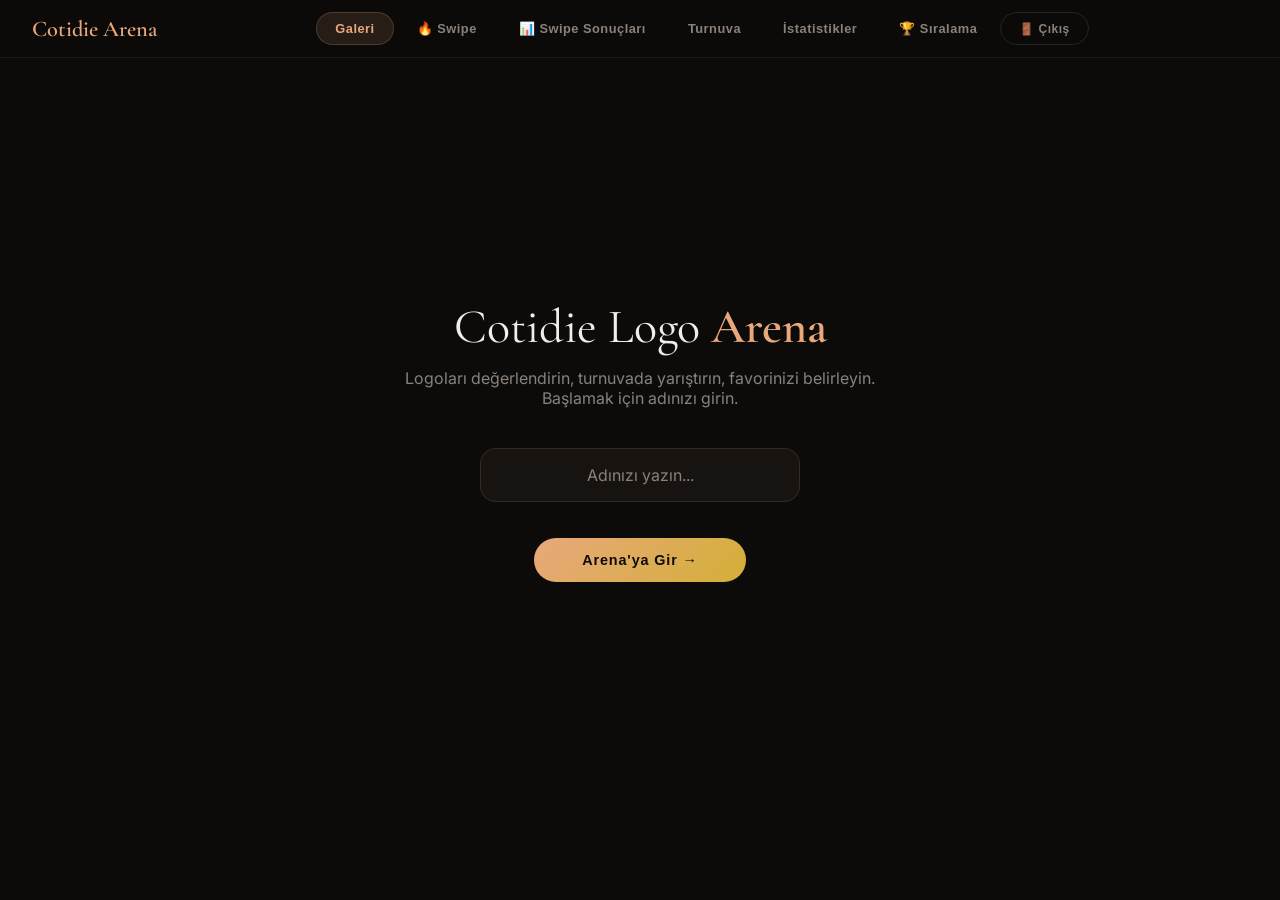
==== index.html @ d787cd0b "Fix JS syntax error by restoring script and closing tags" ====
<!DOCTYPE html>
<html lang="tr">
<head>
    <meta charset="UTF-8">
    <meta name="viewport" content="width=device-width, initial-scale=1.0">
    <title>Cotidie Logo Arena — Turnuva & Değerlendirme</title>
    <link href="https://fonts.googleapis.com/css2?family=Cormorant+Garamond:ital,wght@0,400;0,600;0,700;1,400&family=Inter:wght@300;400;500;600;700&display=swap" rel="stylesheet">
    <script src="https://cdn.jsdelivr.net/npm/@supabase/supabase-js@2"></script>
    <style>
        :root {
            --bg: #0D0B0A;
            --surface: #161311;
            --surface2: #1E1A17;
            --border: rgba(232,168,124,0.08);
            --border2: rgba(232,168,124,0.15);
            --primary: #E8A87C;
            --secondary: #85B79D;
            --accent: #C9A9A6;
            --gold: #D4AF37;
            --text: #F2EDE8;
            --text-muted: #8A817A;
            --red: #E87C7C;
            --green: #7CE8A8;
        }
        * { margin: 0; padding: 0; box-sizing: border-box; }
        body {
            font-family: 'Inter', sans-serif;
            background: var(--bg);
            color: var(--text);
            min-height: 100vh;
            overflow-x: hidden;
        }

        /* NAV */
        .nav {
            position: fixed; top: 0; left: 0; right: 0; z-index: 100;
            background: rgba(13,11,10,0.85);
            backdrop-filter: blur(20px);
            border-bottom: 1px solid var(--border);
            display: flex; align-items: center; justify-content: space-between;
            padding: 12px 32px; gap: 16px;
        }
        .nav-brand {
            font-family: 'Cormorant Garamond', serif;
            font-size: 1.4rem; font-weight: 600; color: var(--primary);
            white-space: nowrap;
        }
        .nav-tabs { display: flex; gap: 4px; }
        .nav-tab {
            padding: 8px 18px; border-radius: 100px;
            font-size: 0.8rem; font-weight: 600; letter-spacing: 0.04em;
            background: transparent; border: 1px solid transparent;
            color: var(--text-muted); cursor: pointer;
            transition: all 0.3s;
        }
        .nav-tab:hover { color: var(--text); background: var(--surface); }
        .nav-tab.active {
            background: rgba(232,168,124,0.12);
            border-color: rgba(232,168,124,0.2);
            color: var(--primary);
        }
        .nav-user {
            display: flex; align-items: center; gap: 8px;
            font-size: 0.8rem; color: var(--text-muted);
        }
        .nav-user strong { color: var(--primary); }

        /* MAIN */
        .main { padding: 80px 32px 40px; max-width: 1200px; margin: 0 auto; }

        /* PAGE */
        .page { display: none; animation: fadeIn 0.4s ease; }
        .page.active { display: block; }
        @keyframes fadeIn { from { opacity: 0; transform: translateY(12px); } to { opacity: 1; transform: translateY(0); } }

        /* LOGIN */
        .login-page {
            display: flex; flex-direction: column;
            align-items: center; justify-content: center;
            min-height: 80vh; text-align: center;
        }
        .login-page h1 {
            font-family: 'Cormorant Garamond', serif;
            font-size: 3rem; font-weight: 400; margin-bottom: 12px;
        }
        .login-page h1 em { font-style: normal; color: var(--primary); font-weight: 600; }
        .login-page p { color: var(--text-muted); margin-bottom: 40px; max-width: 500px; }
        .login-input {
            width: 320px; padding: 16px 24px;
            background: var(--surface); border: 1px solid var(--border2);
            border-radius: 16px; color: var(--text);
            font-family: 'Inter', sans-serif; font-size: 1rem;
            outline: none; text-align: center;
            transition: border-color 0.3s;
        }
        .login-input:focus { border-color: var(--primary); }
        .login-input::placeholder { color: var(--text-muted); }
        .login-btn {
            margin-top: 16px; padding: 14px 48px;
            background: linear-gradient(135deg, var(--primary), var(--gold));
            border: none; border-radius: 100px;
            color: var(--bg); font-weight: 700; font-size: 0.9rem;
            cursor: pointer; letter-spacing: 0.06em;
            transition: transform 0.3s, box-shadow 0.3s;
        }
        .login-btn:hover { transform: scale(1.05); box-shadow: 0 8px 32px rgba(232,168,124,0.3); }

        /* SECTION TITLE */
        .section-title-bar {
            display: flex; align-items: center; justify-content: space-between;
            margin-bottom: 32px; flex-wrap: wrap; gap: 12px;
        }
        .section-title-bar h2 {
            font-family: 'Cormorant Garamond', serif;
            font-size: 2rem; font-weight: 400;
        }
        .section-title-bar h2 em { font-style: normal; color: var(--primary); font-weight: 600; }

        /* FILTER PILLS */
        .filter-pills { display: flex; gap: 6px; flex-wrap: wrap; }
        .filter-pill {
            padding: 6px 14px; border-radius: 100px;
            font-size: 0.72rem; font-weight: 600; letter-spacing: 0.04em;
            border: 1px solid var(--border2); background: transparent;
            color: var(--text-muted); cursor: pointer; transition: all 0.3s;
        }
        .filter-pill.active, .filter-pill:hover {
            background: rgba(232,168,124,0.12);
            border-color: rgba(232,168,124,0.3);
            color: var(--primary);
        }

        /* GALLERY GRID */
        .gallery-grid {
            display: grid; grid-template-columns: repeat(auto-fill, minmax(260px, 1fr));
            gap: 20px;
        }
        .gallery-card {
            background: var(--surface); border: 1px solid var(--border);
            border-radius: 20px; overflow: hidden;
            transition: transform 0.3s, border-color 0.3s;
            position: relative;
        }
        .gallery-card:hover { transform: translateY(-4px); border-color: var(--border2); }
        .gallery-card img {
            width: 100%; aspect-ratio: 1; object-fit: cover;
            display: block; background: var(--bg);
        }
        .gallery-card-info { padding: 16px; }
        .gallery-card-name {
            font-family: 'Cormorant Garamond', serif;
            font-size: 1.1rem; font-weight: 500; margin-bottom: 4px;
        }
        .gallery-card-cat {
            font-size: 0.65rem; font-weight: 700; text-transform: uppercase;
            letter-spacing: 0.1em; color: var(--gold); margin-bottom: 8px;
        }
        .gallery-card-badge {
            position: absolute; top: 12px; right: 12px;
            padding: 4px 10px; border-radius: 100px;
            font-size: 0.6rem; font-weight: 700;
            background: rgba(212,175,55,0.2); color: var(--gold);
            border: 1px solid rgba(212,175,55,0.3);
            backdrop-filter: blur(8px);
        }

        /* STARS */
        .stars { display: flex; gap: 4px; }
        .star {
            width: 28px; height: 28px; cursor: pointer;
            color: var(--text-muted); transition: all 0.2s;
            font-size: 1.2rem; line-height: 28px; text-align: center;
        }
        .star:hover, .star.filled { color: var(--gold); transform: scale(1.15); }
        .star.filled { text-shadow: 0 0 12px rgba(212,175,55,0.5); }
        .avg-rating {
            font-size: 0.75rem; color: var(--text-muted); margin-top: 4px;
        }
        .avg-rating strong { color: var(--gold); font-size: 0.9rem; }

        /* TOURNAMENT */
        .tournament-stage {
            text-align: center; margin-bottom: 24px;
        }
        .tournament-stage h2 {
            font-family: 'Cormorant Garamond', serif;
            font-size: 2.2rem; font-weight: 400;
        }
        .tournament-stage h2 em { font-style: normal; color: var(--primary); font-weight: 600; }
        .tournament-info {
            display: flex; justify-content: center; gap: 24px; margin-top: 12px;
        }
        .tournament-info-item {
            font-size: 0.75rem; color: var(--text-muted);
        }
        .tournament-info-item strong { color: var(--primary); }
        .tournament-vs {
            display: flex; align-items: center; justify-content: center;
            gap: 32px; margin-top: 40px; flex-wrap: wrap;
        }
        .tournament-card {
            width: 340px; background: var(--surface);
            border: 2px solid var(--border);
            border-radius: 28px; overflow: hidden;
            cursor: pointer; transition: all 0.4s cubic-bezier(0.16,1,0.3,1);
            position: relative;
        }
        .tournament-card:hover {
            transform: translateY(-8px) scale(1.02);
            border-color: var(--primary);
            box-shadow: 0 20px 60px rgba(232,168,124,0.15);
        }
        .tournament-card.winner {
            border-color: var(--gold) !important;
            box-shadow: 0 0 40px rgba(212,175,55,0.3) !important;
        }
        .tournament-card.loser { opacity: 0.3; transform: scale(0.95); pointer-events: none; }
        .tournament-card img {
            width: 100%; aspect-ratio: 1; object-fit: cover;
            display: block;
        }
        .tournament-card-info {
            padding: 20px; text-align: center;
        }
        .tournament-card-name {
            font-family: 'Cormorant Garamond', serif;
            font-size: 1.3rem; font-weight: 500;
        }
        .tournament-card-cat {
            font-size: 0.65rem; font-weight: 700; text-transform: uppercase;
            letter-spacing: 0.1em; color: var(--gold); margin-top: 4px;
        }
        .vs-text {
            font-family: 'Cormorant Garamond', serif;
            font-size: 3rem; font-weight: 700;
            color: var(--primary); opacity: 0.4;
            flex-shrink: 0;
        }
        .tournament-progress {
            margin-top: 40px; text-align: center;
        }
        .progress-bar {
            width: 100%; max-width: 500px; height: 6px;
            background: var(--surface); border-radius: 100px;
            margin: 8px auto 0; overflow: hidden;
        }
        .progress-fill {
            height: 100%; border-radius: 100px;
            background: linear-gradient(90deg, var(--primary), var(--gold));
            transition: width 0.5s ease;
        }
        .progress-text { font-size: 0.75rem; color: var(--text-muted); }

        /* WINNER */
        .winner-reveal {
            text-align: center; padding: 60px 0;
            animation: winnerPop 0.8s cubic-bezier(0.16,1,0.3,1);
        }
        @keyframes winnerPop { from { opacity: 0; transform: scale(0.8); } to { opacity: 1; transform: scale(1); } }
        .winner-reveal h1 {
            font-family: 'Cormorant Garamond', serif;
            font-size: 3rem; color: var(--gold); margin-bottom: 24px;
        }
        .winner-reveal img {
            width: 300px; height: 300px; object-fit: cover;
            border-radius: 30px; border: 3px solid var(--gold);
            box-shadow: 0 0 60px rgba(212,175,55,0.3);
            margin-bottom: 24px;
        }

        /* STATS */
        .stats-grid {
            display: grid; grid-template-columns: repeat(auto-fill, minmax(200px, 1fr));
            gap: 16px; margin-bottom: 40px;
        }
        .stat-card {
            background: var(--surface); border: 1px solid var(--border);
            border-radius: 20px; padding: 24px; text-align: center;
        }
        .stat-value {
            font-family: 'Cormorant Garamond', serif;
            font-size: 2.5rem; font-weight: 600; color: var(--primary);
        }
        .stat-label {
            font-size: 0.7rem; font-weight: 700; text-transform: uppercase;
            letter-spacing: 0.1em; color: var(--text-muted); margin-top: 4px;
        }
        .leaderboard { margin-bottom: 40px; }
        .leaderboard-item {
            display: flex; align-items: center; gap: 16px;
            background: var(--surface); border: 1px solid var(--border);
            border-radius: 16px; padding: 12px 20px; margin-bottom: 8px;
            transition: border-color 0.3s;
        }
        .leaderboard-item:hover { border-color: var(--border2); }
        .leaderboard-rank {
            width: 36px; height: 36px; border-radius: 50%;
            display: flex; align-items: center; justify-content: center;
            font-family: 'Cormorant Garamond', serif;
            font-size: 1.1rem; font-weight: 600; flex-shrink: 0;
            background: var(--surface2); color: var(--text-muted);
            border: 1px solid var(--border);
        }
        .leaderboard-rank.gold { background: rgba(212,175,55,0.15); color: var(--gold); border-color: rgba(212,175,55,0.3); }
        .leaderboard-rank.silver { background: rgba(192,192,192,0.1); color: #C0C0C0; border-color: rgba(192,192,192,0.2); }
        .leaderboard-rank.bronze { background: rgba(205,127,50,0.1); color: #CD7F32; border-color: rgba(205,127,50,0.2); }
        .leaderboard-img {
            width: 48px; height: 48px; border-radius: 12px;
            object-fit: cover; flex-shrink: 0;
        }
        .leaderboard-info { flex: 1; }
        .leaderboard-name {
            font-family: 'Cormorant Garamond', serif;
            font-size: 1.1rem; font-weight: 500;
        }
        .leaderboard-stats { font-size: 0.72rem; color: var(--text-muted); }
        .leaderboard-score {
            font-family: 'Cormorant Garamond', serif;
            font-size: 1.4rem; font-weight: 600; color: var(--gold);
        }

        /* START BTN */
        .start-btn {
            display: inline-flex; align-items: center; gap: 8px;
            padding: 14px 36px; border-radius: 100px;
            background: linear-gradient(135deg, var(--primary), var(--gold));
            border: none; color: var(--bg); font-weight: 700;
            font-size: 0.9rem; cursor: pointer; letter-spacing: 0.04em;
            transition: transform 0.3s, box-shadow 0.3s;
        }
        .start-btn:hover { transform: scale(1.05); box-shadow: 0 8px 32px rgba(232,168,124,0.3); }
        .start-btn.secondary {
            background: var(--surface); color: var(--text);
            border: 1px solid var(--border2);
        }
        .start-btn.secondary:hover { border-color: var(--primary); box-shadow: none; }
        .btn-group { display: flex; gap: 12px; justify-content: center; margin-top: 24px; flex-wrap: wrap; }

        /* HISTORY */
        .history-table {
            width: 100%; border-collapse: collapse; margin-top: 16px;
        }
        .history-table th, .history-table td {
            padding: 12px 16px; text-align: left;
            border-bottom: 1px solid var(--border);
            font-size: 0.85rem;
        }
        .history-table th {
            font-size: 0.7rem; font-weight: 700; text-transform: uppercase;
            letter-spacing: 0.1em; color: var(--text-muted);
        }

        /* ADMIN */
        .admin-logo-detail {
            background: var(--surface); border: 1px solid var(--border);
            border-radius: 20px; padding: 24px; margin-bottom: 16px;
            display: flex; gap: 20px; align-items: flex-start;
            transition: border-color 0.3s;
        }
        .admin-logo-detail:hover { border-color: var(--border2); }
        .admin-logo-detail img {
            width: 80px; height: 80px; border-radius: 14px;
            object-fit: cover; flex-shrink: 0;
        }
        .admin-logo-detail-info { flex: 1; min-width: 0; }
        .admin-logo-detail-name {
            font-family: 'Cormorant Garamond', serif;
            font-size: 1.2rem; font-weight: 500; margin-bottom: 4px;
        }
        .admin-logo-detail-meta {
            font-size: 0.7rem; color: var(--text-muted); margin-bottom: 10px;
        }
        .admin-user-rating {
            display: inline-flex; align-items: center; gap: 6px;
            background: var(--surface2); border: 1px solid var(--border);
            border-radius: 10px; padding: 6px 12px; margin: 3px 4px;
            font-size: 0.78rem;
        }
        .admin-user-rating .aur-name { color: var(--text); font-weight: 500; }
        .admin-user-rating .aur-stars { color: var(--gold); letter-spacing: 1px; }
        .admin-user-rating .aur-num { color: var(--text-muted); font-size: 0.7rem; }
        .admin-section-title {
            font-family: 'Cormorant Garamond', serif;
            font-size: 1.5rem; font-weight: 400; margin: 36px 0 16px;
        }
        .admin-section-title em { font-style: normal; color: var(--primary); font-weight: 600; }
        .admin-user-card {
            background: var(--surface); border: 1px solid var(--border);
            border-radius: 16px; padding: 20px; margin-bottom: 12px;
        }
        .admin-user-card h4 {
            font-family: 'Cormorant Garamond', serif;
            font-size: 1.15rem; font-weight: 500; color: var(--primary); margin-bottom: 8px;
        }
        .admin-user-card .auc-stat {
            font-size: 0.78rem; color: var(--text-muted); margin-bottom: 8px;
        }
        .admin-no-data {
            text-align: center; padding: 40px; color: var(--text-muted);
            font-size: 0.9rem;
        }
        .admin-tabs { display: flex; gap: 6px; margin-bottom: 24px; flex-wrap: wrap; }
        .admin-tab {
            padding: 8px 16px; border-radius: 100px;
            font-size: 0.75rem; font-weight: 600;
            border: 1px solid var(--border2); background: transparent;
            color: var(--text-muted); cursor: pointer; transition: all 0.3s;
        }
        .admin-tab.active {
            background: rgba(232,168,124,0.12);
            border-color: rgba(232,168,124,0.3);
            color: var(--primary);
        }
        .admin-avg-badge {
            display: inline-flex; align-items: center; gap: 4px;
            background: rgba(212,175,55,0.12); border: 1px solid rgba(212,175,55,0.2);
            border-radius: 100px; padding: 3px 10px;
            font-size: 0.72rem; font-weight: 700; color: var(--gold);
        }

        /* =========== MOBILE RESPONSIVE =========== */
        @media (max-width: 768px) {
            .nav { padding: 10px 12px; flex-wrap: wrap; gap: 8px; }
            .nav-brand { font-size: 1.15rem; }
            .nav-tabs {
                order: 3; width: 100%;
                overflow-x: auto; -webkit-overflow-scrolling: touch;
                gap: 4px; padding-bottom: 4px;
                scrollbar-width: none;
            }
            .nav-tabs::-webkit-scrollbar { display: none; }
            .nav-tab { padding: 6px 12px; font-size: 0.7rem; white-space: nowrap; flex-shrink: 0; }
            .nav-user { font-size: 0.7rem; }
            .main { padding: 110px 12px 32px; }
            .login-page h1 { font-size: 2rem; }
            .login-page p { font-size: 0.85rem; padding: 0 12px; }
            .login-input { width: 100%; max-width: 300px; padding: 14px 18px; font-size: 0.9rem; }
            .login-btn { padding: 12px 36px; font-size: 0.85rem; }
            .section-title-bar { margin-bottom: 20px; }
            .section-title-bar h2 { font-size: 1.5rem; }
            .gallery-grid { grid-template-columns: repeat(auto-fill, minmax(150px, 1fr)); gap: 12px; }
            .gallery-card-info { padding: 10px; }
            .gallery-card-name { font-size: 0.95rem; }
            .gallery-card-cat { font-size: 0.58rem; }
            .stars { gap: 2px; }
            .star { width: 24px; height: 24px; font-size: 1rem; line-height: 24px; }
            .avg-rating { font-size: 0.65rem; }
            .tournament-stage h2 { font-size: 1.6rem; }
            .tournament-vs { gap: 12px; margin-top: 20px; }
            .tournament-card { width: 100%; max-width: 280px; }
            .tournament-card-info { padding: 12px; }
            .tournament-card-name { font-size: 1.1rem; }
            .vs-text { font-size: 2rem; }
            .winner-reveal { padding: 30px 0; }
            .winner-reveal h1 { font-size: 2rem; }
            .winner-reveal img { width: 200px; height: 200px; border-radius: 20px; }
            .stats-grid { grid-template-columns: 1fr 1fr; gap: 10px; }
            .stat-card { padding: 16px; border-radius: 14px; }
            .stat-value { font-size: 1.8rem; }
            .stat-label { font-size: 0.6rem; }
            .leaderboard-item { padding: 10px 12px; gap: 10px; }
            .leaderboard-rank { width: 28px; height: 28px; font-size: 0.9rem; }
            .leaderboard-img { width: 36px; height: 36px; border-radius: 10px; }
            .leaderboard-name { font-size: 0.9rem; }
            .leaderboard-stats { font-size: 0.62rem; line-height: 1.4; }
            .leaderboard-score { font-size: 1.1rem; }
            .swipe-stack { width: 300px; height: 400px; }
            .swipe-card img { height: 280px; }
            .swipe-card-name { font-size: 1.1rem; }
            .swipe-btn { width: 56px; height: 56px; font-size: 1.3rem; }
            .swipe-buttons { gap: 16px; }
            .start-btn { padding: 12px 24px; font-size: 0.8rem; }
            .btn-group { gap: 8px; flex-direction: column; align-items: center; }
            .btn-group .start-btn { width: 100%; max-width: 280px; justify-content: center; }
            .history-table { font-size: 0.75rem; display: block; overflow-x: auto; white-space: nowrap; }
            .history-table th, .history-table td { padding: 8px 10px; font-size: 0.72rem; }
            .admin-logo-detail { flex-direction: column; gap: 12px; }
            .admin-logo-detail img { width: 60px; height: 60px; }
            .admin-section-title { font-size: 1.2rem; margin: 24px 0 12px; }
            .modal-content { width: 95%; max-height: 85vh; border-radius: 16px; }
            .modal-header { padding: 12px 16px; }
            .modal-title { font-size: 1.2rem; }
            .modal-body { padding: 14px; }
            .device-frame { width: 270px; height: 580px; }
            .app-grid { gap: 16px 0; padding: 48px 10px 90px; }
            .app-ico { width: 48px; height: 48px; border-radius: 11px; }
            .app-lbl { font-size: 8.5px; max-width: 52px; }
            .dock-bar .app-ico { width: 44px; height: 44px; }
            .dock-bar { padding: 10px 4px; border-radius: 22px; }
            .dynamic-island { width: 100px; height: 28px; top: 8px; }
            .device-toggle-btn { padding: 6px 14px; font-size: 0.7rem; }
            .mockup-logo-label { font-size: 1rem; }
        }
        @media (max-width: 380px) {
            .main { padding: 105px 8px 24px; }
            .gallery-grid { grid-template-columns: 1fr 1fr; gap: 8px; }
            .gallery-card-name { font-size: 0.85rem; }
            .swipe-stack { width: 260px; height: 360px; }
            .swipe-card img { height: 240px; }
            .tournament-card { max-width: 240px; }
            .device-frame { width: 240px; height: 520px; }
            .app-ico { width: 42px; height: 42px; }
            .app-lbl { font-size: 7.5px; max-width: 46px; }
            .app-grid { gap: 14px 0; padding: 42px 8px 80px; }
            .dock-bar .app-ico { width: 38px; height: 38px; }
            .stats-grid { grid-template-columns: 1fr; }
        }

        /* SWIPE */
        .swipe-container { display:flex; flex-direction:column; align-items:center; min-height:70vh; justify-content:center; }
        .swipe-stack { position:relative; width:340px; height:440px; margin:20px auto; }
        .swipe-card {
            position:absolute; top:0; left:0; width:100%; height:100%;
            background:var(--surface); border:2px solid var(--border);
            border-radius:28px; overflow:hidden; cursor:grab;
            transition:transform 0.1s,opacity 0.1s; user-select:none; touch-action:none;
        }
        .swipe-card img { width:100%; height:320px; object-fit:cover; display:block; pointer-events:none; }
        .swipe-card-info { padding:16px; text-align:center; pointer-events:none; }
        .swipe-card-name { font-family:'Cormorant Garamond',serif; font-size:1.3rem; font-weight:500; }
        .swipe-card-cat { font-size:0.65rem; font-weight:700; text-transform:uppercase; letter-spacing:0.1em; color:var(--gold); margin-top:4px; }
        .swipe-overlay {
            position:absolute; top:0; left:0; right:0; bottom:0;
            display:flex; align-items:center; justify-content:center;
            font-size:5rem; font-weight:900; opacity:0; pointer-events:none;
            border-radius:28px; transition:opacity 0.15s;
        }
        .swipe-overlay.like { background:rgba(124,232,168,0.15); color:var(--green); }
        .swipe-overlay.nope { background:rgba(232,124,124,0.15); color:var(--red); }
        .swipe-buttons { display:flex; gap:24px; margin-top:20px; }
        .swipe-btn {
            width:64px; height:64px; border-radius:50%;
            display:flex; align-items:center; justify-content:center;
            font-size:1.6rem; cursor:pointer; border:2px solid;
            transition:transform 0.2s,box-shadow 0.2s; background:var(--surface);
        }
        .swipe-btn:hover { transform:scale(1.15); }
        .swipe-btn.nope { border-color:var(--red); color:var(--red); }
        .swipe-btn.nope:hover { box-shadow:0 0 20px rgba(232,124,124,0.3); }
        .swipe-btn.like { border-color:var(--green); color:var(--green); }
        .swipe-btn.like:hover { box-shadow:0 0 20px rgba(124,232,168,0.3); }
        .swipe-counter { font-size:0.8rem; color:var(--text-muted); margin-top:12px; }

        /* MODAL */
        .modal {
            display: none; position: fixed; top: 0; left: 0; width: 100%; height: 100%;
            background: rgba(10, 10, 10, 0.85); z-index: 1000; align-items: center; justify-content: center;
            backdrop-filter: blur(8px); -webkit-backdrop-filter: blur(8px);
        }
        .modal.active { display: flex; }
        .modal-content {
            background: var(--surface); width: 90%; max-width: 500px; max-height: 90vh;
            border-radius: 20px; border: 1px solid var(--border); overflow: hidden;
            display: flex; flex-direction: column; box-shadow: 0 20px 40px rgba(0,0,0,0.5);
        }
        .modal-header {
            padding: 16px 20px; border-bottom: 1px solid var(--border2);
            display: flex; justify-content: space-between; align-items: center;
        }
        .modal-title { font-family: 'Cormorant Garamond', serif; font-size: 1.5rem; color: var(--gold); }
        .modal-close { background: none; border: none; font-size: 1.5rem; color: var(--text-muted); cursor: pointer; }
        .modal-body { padding: 20px; overflow-y: auto; flex: 1; display: flex; flex-direction: column; gap: 16px; }
        .comment-list { display: flex; flex-direction: column; gap: 12px; margin-top: 10px; }
        .comment-item {
            background: var(--surface2); padding: 12px; border-radius: 12px;
            font-size: 0.9rem; line-height: 1.4; border: 1px solid var(--border2);
        }
        .comment-user { font-weight: 600; color: var(--primary); font-size: 0.8rem; margin-bottom: 4px; display: flex; justify-content: space-between; }
        .comment-date { font-weight: 400; color: var(--text-muted); font-size: 0.7rem; }
        .comment-input-area {
            display: flex; gap: 8px; margin-top: 10px; flex-direction: column;
        }
        .comment-textarea {
            width: 100%; background: var(--surface2); border: 1px solid var(--border);
            color: var(--text); padding: 12px; border-radius: 12px; resize: none;
            font-family: inherit; font-size: 0.95rem; height: 80px;
        }
        .comment-textarea:focus { outline: none; border-color: var(--primary); }
        .btn-comment {
            background: var(--primary); color: #fff; border: none; padding: 10px;
            border-radius: 100px; font-weight: 600; cursor: pointer; align-self: flex-end;
            padding: 8px 20px; transition: opacity 0.2s;
        }
        .btn-comment:hover { opacity: 0.9; }

        /* LIQUID CURTAIN */
        .liquid-curtain {
            position: fixed; top: -120vh; left: 0; width: 100vw; height: 120vh;
            background: var(--primary); z-index: 9999; pointer-events: none;
            border-radius: 0 0 50vw 50vw;
            transition: transform 0.5s cubic-bezier(0.64, 0.04, 0.35, 1), border-radius 0.5s;
        }
        .liquid-curtain.active {
            transform: translateY(120vh);
            border-radius: 0;
        }
        .liquid-curtain.exit {
            transform: translateY(240vh);
            border-radius: 50vw 50vw 0 0;
        }

        /* ======= DEVICE MOCKUP MODAL ======= */
        .mockup-modal {
            display: none; position: fixed; top: 0; left: 0; width: 100%; height: 100%;
            background: rgba(0,0,0,0.88); z-index: 1000;
            align-items: center; justify-content: center; flex-direction: column; gap: 20px;
            backdrop-filter: blur(16px); -webkit-backdrop-filter: blur(16px);
        }
        .mockup-modal.active { display: flex; animation: fadeIn 0.4s ease; }

        /* Device Toggle */
        .device-toggle {
            display: flex; gap: 4px; background: rgba(255,255,255,0.08);
            border-radius: 100px; padding: 4px; border: 1px solid rgba(255,255,255,0.1);
        }
        .device-toggle-btn {
            padding: 8px 20px; border-radius: 100px; border: none;
            font-size: 0.78rem; font-weight: 600; cursor: pointer;
            background: transparent; color: rgba(255,255,255,0.5);
            transition: all 0.3s; font-family: 'Inter', sans-serif;
        }
        .device-toggle-btn.active {
            background: rgba(255,255,255,0.15); color: #fff;
            box-shadow: 0 2px 8px rgba(0,0,0,0.3);
        }
        .device-toggle-btn:hover:not(.active) { color: rgba(255,255,255,0.8); }

        /* Device Frame */
        .device-wrapper { position: relative; }
        .device-frame {
            width: 310px; height: 670px; position: relative;
            overflow: hidden;
            background-size: cover; background-position: center;
        }

        /* iPhone 15 Pro */
        .device-frame.iphone {
            border-radius: 50px; border: 10px solid #1a1a1a;
            box-shadow:
                0 0 0 2px #333,
                0 0 0 4px #1a1a1a,
                0 30px 80px rgba(0,0,0,0.7),
                inset 0 0 4px rgba(255,255,255,0.05);
            background-color: #000;
            background-image:
                radial-gradient(ellipse at 30% 20%, rgba(88,86,214,0.4), transparent 50%),
                radial-gradient(ellipse at 70% 60%, rgba(255,55,95,0.3), transparent 50%),
                radial-gradient(ellipse at 50% 90%, rgba(52,199,89,0.2), transparent 40%);
        }
        /* Dynamic Island */
        .dynamic-island {
            position: absolute; top: 10px; left: 50%; transform: translateX(-50%);
            width: 120px; height: 34px; background: #000;
            border-radius: 20px; z-index: 10;
            box-shadow: 0 0 0 1px rgba(255,255,255,0.08);
        }
        .dynamic-island::after {
            content: ''; position: absolute; top: 10px; right: 22px;
            width: 10px; height: 10px; border-radius: 50%;
            background: radial-gradient(circle, #1a3a4a, #0d1f2d);
            box-shadow: inset 0 0 2px rgba(0,180,255,0.3);
        }

        /* Samsung Galaxy S24 */
        .device-frame.samsung {
            border-radius: 36px; border: 8px solid #1a1a1a;
            box-shadow:
                0 0 0 1.5px #444,
                0 0 0 3px #1a1a1a,
                0 30px 80px rgba(0,0,0,0.7),
                inset 0 0 3px rgba(255,255,255,0.04);
            background-color: #0a0a1a;
            background-image:
                radial-gradient(ellipse at 25% 25%, rgba(0,100,200,0.35), transparent 55%),
                radial-gradient(ellipse at 75% 70%, rgba(120,0,200,0.25), transparent 50%);
        }
        .samsung-punch-hole {
            position: absolute; top: 12px; left: 50%; transform: translateX(-50%);
            width: 14px; height: 14px; border-radius: 50%; z-index: 10;
            background: #0a0a0a;
            box-shadow: 0 0 0 2px #1a1a1a, inset 0 0 2px rgba(0,100,200,0.2);
        }

        /* Status Bar */
        .status-bar {
            position: absolute; top: 0; left: 0; right: 0; height: 50px; z-index: 9;
            display: flex; align-items: flex-start; justify-content: space-between;
            padding: 14px 24px 0;
        }
        .sb-time { font-size: 14px; font-weight: 600; color: #fff; font-family: -apple-system, 'SF Pro Text', sans-serif; }
        .sb-icons { display: flex; align-items: center; gap: 6px; }
        .sb-icons svg { fill: #fff; }

        /* App Grid */
        .app-grid {
            display: grid; grid-template-columns: repeat(4, 1fr);
            gap: 22px 0; padding: 56px 14px 100px; position: relative; z-index: 5;
        }
        .app-slot {
            display: flex; flex-direction: column; align-items: center; gap: 5px;
        }
        .app-ico {
            width: 56px; height: 56px; border-radius: 13px; object-fit: cover;
            background: #222; box-shadow: 0 3px 10px rgba(0,0,0,0.35);
            /* Fallback gradient for broken images */
            background: linear-gradient(135deg, #333, #555);
        }
        .app-ico.samsung-style { border-radius: 16px; }
        .app-lbl {
            font-size: 10px; color: #fff; text-shadow: 0 1px 4px rgba(0,0,0,0.9);
            text-align: center; font-family: -apple-system, 'SF Pro Text', sans-serif;
            max-width: 64px; overflow: hidden; text-overflow: ellipsis; white-space: nowrap;
            letter-spacing: -0.01em;
        }

        /* Cotidie Highlight */
        .app-slot.cotidie-highlight .app-ico {
            animation: cotidie-glow 2s ease-in-out infinite;
            border: 2.5px solid var(--gold);
        }
        @keyframes cotidie-glow {
            0%, 100% { box-shadow: 0 0 0 0 rgba(212,175,55,0.6), 0 3px 10px rgba(0,0,0,0.35); }
            50% { box-shadow: 0 0 0 8px rgba(212,175,55,0), 0 3px 16px rgba(212,175,55,0.3); }
        }
        .app-slot.cotidie-highlight .app-lbl {
            color: var(--gold); font-weight: 700; text-shadow: 0 0 8px rgba(212,175,55,0.4);
        }

        /* Dock */
        .phone-dock {
            position: absolute; bottom: 0; left: 0; right: 0; z-index: 6;
            padding: 0 14px 10px;
        }
        .dock-bar {
            background: rgba(255,255,255,0.18);
            backdrop-filter: blur(30px); -webkit-backdrop-filter: blur(30px);
            border-radius: 26px; display: flex; align-items: center;
            justify-content: space-evenly; padding: 12px 6px; gap: 2px;
        }
        .dock-bar .app-ico { width: 52px; height: 52px; }
        .dock-bar.samsung-dock {
            border-radius: 0; background: rgba(0,0,0,0.4);
            padding: 8px 20px 20px;
        }

        /* Home Indicator */
        .home-indicator {
            position: absolute; bottom: 6px; left: 50%; transform: translateX(-50%);
            width: 120px; height: 4px; border-radius: 100px;
            background: rgba(255,255,255,0.3); z-index: 7;
        }

        /* Close */
        .mockup-close-btn {
            position: absolute; top: -20px; right: -52px;
            background: rgba(255,255,255,0.08); color: #fff;
            border: 1px solid rgba(255,255,255,0.15);
            width: 42px; height: 42px; border-radius: 50%;
            display: flex; align-items: center; justify-content: center;
            font-size: 1.1rem; cursor: pointer; z-index: 1001;
            transition: all 0.25s; backdrop-filter: blur(8px);
        }
        .mockup-close-btn:hover { background: rgba(255,255,255,0.95); color: #000; transform: scale(1.1); }
        @media (max-width: 768px) {
            .mockup-close-btn {
                position: fixed; top: 16px; right: 16px;
                background: rgba(0,0,0,0.6); border: none; z-index: 9999;
            }
        }

        /* Logo label below */
        .mockup-logo-label {
            font-family: 'Cormorant Garamond', serif;
            font-size: 1.2rem; color: rgba(255,255,255,0.7);
            text-align: center; margin-top: 4px;
        }
        .mockup-logo-label strong { color: var(--gold); }

    </style>
    <!-- CANVAS CONFETTI -->
    <script src="https://cdn.jsdelivr.net/npm/canvas-confetti@1.6.0/dist/confetti.browser.min.js"></script>
</head>
<body>
<div class="liquid-curtain" id="liquidCurtain"></div>

<!-- NAV -->
<nav class="nav" id="nav">
    <div class="nav-brand" onclick="if(currentUser) switchPage('gallery')" style="cursor:pointer;">Cotidie Arena</div>
    <div class="nav-tabs" id="navTabs">
        <button class="nav-tab active" data-page="gallery">Galeri</button>
        <button class="nav-tab" data-page="swipe">🔥 Swipe</button>
        <button class="nav-tab" data-page="swipeStats">📊 Swipe Sonuçları</button>
        <button class="nav-tab" data-page="tournament">Turnuva</button>
        <button class="nav-tab" data-page="stats">İstatistikler</button>
        <button class="nav-tab" data-page="leaderboard">🏆 Sıralama</button>
        <button class="nav-tab" id="logoutBtn" style="margin-left:auto; color:var(--text-muted); font-size:0.75rem; border-color:rgba(255,255,255,0.1);" onclick="doLogout()">🚪 Çıkış</button>
    </div>
    <div class="nav-user" id="navUser"></div>
</nav>

<!-- LOGIN PAGE -->
<div class="main">
    <div class="page active" id="loginPage">
        <div class="login-page">
            <h1>Cotidie Logo <em>Arena</em></h1>
            <p>Logoları değerlendirin, turnuvada yarıştırın, favorinizi belirleyin. Başlamak için adınızı girin.</p>
            <input type="text" class="login-input" id="nameInput" placeholder="Adınızı yazın..." maxlength="20">
            <br>
            <button class="login-btn" id="loginBtn">Arena'ya Gir →</button>
        </div>
    </div>

    <!-- GALLERY PAGE -->
    <div class="page" id="galleryPage">
        <div class="section-title-bar">
            <h2>Logo <em>Galerisi</em></h2>
            <div style="display: flex; gap: 12px; align-items: center; flex-wrap: wrap;">
                <input type="text" id="logoSearchInput" class="login-input" style="padding: 8px 16px; width: 220px; font-size: 0.85rem;" placeholder="Logo ID veya isim ara..." oninput="renderGallery()">
                <div class="filter-pills" id="filterPills"></div>
            </div>
        </div>
        <div class="gallery-grid" id="galleryGrid"></div>
    </div>

    <!-- TOURNAMENT PAGE -->
    <div class="page" id="tournamentPage">
        <div id="tournamentContent"></div>
    </div>

    <!-- STATS PAGE -->
    <div class="page" id="statsPage">
        <div class="section-title-bar">
            <h2>İstatistikler & <em>Sıralama</em></h2>
        </div>
        <div id="statsContent"></div>
    </div>

    <!-- SWIPE PAGE -->
    <div class="page" id="swipePage">
        <div id="swipeContent"></div>
    </div>

    <!-- SWIPE STATS PAGE -->
    <div class="page" id="swipeStatsPage">
        <div class="section-title-bar">
            <h2>📊 Swipe <em>Sonuçları</em></h2>
        </div>
        <div id="swipeStatsContent"></div>
    </div>

    <!-- LEADERBOARD PAGE -->
    <div class="page" id="leaderboardPage">
        <div class="section-title-bar">
            <h2>🏆 En <em>Beğenilenler</em></h2>
        </div>
        <div id="leaderboardContent"></div>
    </div>
</div>

<!-- COMMENT MODAL -->
<div id="commentModal" class="modal">
    <div class="modal-content">
        <div class="modal-header">
            <div class="modal-title" id="modalLogoName">Logo Name</div>
            <button class="modal-close" onclick="closeCommentModal()">✕</button>
        </div>
        <div class="modal-body">
            <img id="modalLogoImg" src="" style="width: 100%; height: 200px; object-fit: contain; background: var(--surface2); border-radius: 12px; margin-bottom: 10px;">
            
            <!-- Stars inside modal -->
            <div style="text-align:center; margin-bottom: 10px;">
                <div class="stars" id="modalStars" style="justify-content:center; gap:8px;"></div>
                <div style="font-size:0.8rem; color:var(--text-muted); margin-top:4px;" id="modalStatsText">Yükleniyor...</div>
            </div>

            <h3 style="font-size: 1.1rem; font-family:'Cormorant Garamond',serif; border-bottom:1px solid var(--border2); padding-bottom:8px;">Yorumlar</h3>
            <div class="comment-list" id="modalCommentList">
                <!-- Comments go here -->
            </div>
            
            <div class="comment-input-area">
                <textarea class="comment-textarea" id="commentInput" placeholder="Bu logo hakkında ne düşünüyorsun?"></textarea>
                <button class="btn-comment" onclick="submitComment()">Yorum Yap</button>
            </div>
        </div>
    </div>
</div>

<script>
// ===================== LOGO DATA =====================
const LOGOS = [
    // LIGHT THEME LOGOS
    { id: 'light1', name: 'Clean Terracotta C', category: 'lettermark', source: 'ai', img: 'assets/images/clean_terracotta_c_1774345842627.png' },
    { id: 'light2', name: 'Light Quill Gold', category: 'icon', source: 'ai', img: 'assets/images/light_quill_gold_1774345908212.png' },
    { id: 'light3', name: 'Bright Sage Ribbon', category: 'abstract', source: 'ai', img: 'assets/images/bright_sage_ribbon_1774345921616.png' },
    // PRO LOGOS
    { id: 'pro1', name: '3D Liquid Silk C', category: 'lettermark', source: 'pro', img: 'assets/images/pro_logo_liquid_c_1774098473317.png' },
    { id: 'pro2', name: 'Living Liquid Quill', category: 'icon', source: 'pro', img: 'assets/images/pro_logo_quill_final_1774098808383.png' },
    { id: 'pro3', name: 'Journal Rising Drop', category: 'icon', source: 'pro', img: 'assets/images/pro_logo_journal_drop_v2_1774098911810.png' },
    { id: 'pro4', name: 'Fingerprint C', category: 'lettermark', source: 'pro', img: 'assets/images/pro_logo_fingerprint_c_1774098927200.png' },
    { id: 'pro5', name: 'Crescent Moon + Quill', category: 'icon', source: 'pro', img: 'assets/images/pro_logo_crescent_pen_1774098940763.png' },
    { id: 'pro6', name: 'Spiral C', category: 'lettermark', source: 'pro', img: 'assets/images/pro_logo_spiral_c.png' },
    { id: 'pro7', name: 'Ink Drop Ripple', category: 'abstract', source: 'pro', img: 'assets/images/pro_logo_ink_drop.png' },
    { id: 'pro8', name: 'Lotus C', category: 'lettermark', source: 'pro', img: 'assets/images/pro_logo_lotus_c.png' },
    { id: 'pro9', name: 'Wave C', category: 'lettermark', source: 'pro', img: 'assets/images/pro_logo_wave_c.png' },
    { id: 'pro10', name: 'Phoenix C', category: 'icon', source: 'pro', img: 'assets/images/pro_logo_phoenix_c.png' },
    { id: 'pro11', name: 'Compass C', category: 'icon', source: 'pro', img: 'assets/images/pro_logo_compass_c.png' },
    { id: 'pro12', name: 'Hourglass', category: 'abstract', source: 'pro', img: 'assets/images/pro_logo_hourglass.png' },
    { id: 'pro13', name: 'Butterfly C', category: 'icon', source: 'pro', img: 'assets/images/pro_logo_butterfly_c.png' },
    // AI ORIGINALS
    { id: 'ai1', name: 'Terracotta Primary', category: 'abstract', source: 'ai', img: 'assets/images/logo_terracotta_primary_1774096492780.png' },
    { id: 'ai2', name: 'Living Liquid Gradient', category: 'abstract', source: 'ai', img: 'assets/images/logo_living_liquid_gradient_1774096507180.png' },
    { id: 'ai3', name: 'App Icon Final', category: 'icon', source: 'ai', img: 'assets/images/logo_app_icon_final_1774096519370.png' },
    // USER LOGOS
    { id: 'u1',  name: 'Flowing C + Sparkle', category: 'lettermark', source: 'user', img: 'assets/images/user_logo_1.png' },
    { id: 'u2',  name: 'Crescent + Feather', category: 'icon', source: 'user', img: 'assets/images/user_logo_2.png' },
    { id: 'u3',  name: 'Geometric Mandala', category: 'abstract', source: 'user', img: 'assets/images/user_logo_3.png' },
    { id: 'u4',  name: 'C∞ Infinity Loop', category: 'lettermark', source: 'user', img: 'assets/images/user_logo_4.png' },
    { id: 'u5',  name: 'Glowing Calligraphy C', category: 'lettermark', source: 'user', img: 'assets/images/user_logo_5.png' },
    { id: 'u6',  name: 'Golden Feather Ce', category: 'full_logo', source: 'user', img: 'assets/images/user_logo_6.png' },
    { id: 'u7',  name: 'Brushstroke C Gold', category: 'lettermark', source: 'user', img: 'assets/images/user_logo_7.png' },
    { id: 'u8',  name: 'Liquid Book', category: 'icon', source: 'user', img: 'assets/images/user_logo_8.png' },
    { id: 'u9',  name: 'Triple Monogram', category: 'abstract', source: 'user', img: 'assets/images/user_logo_9.png' },
    { id: 'u10', name: 'Celestial Compass', category: 'full_logo', source: 'user', img: 'assets/images/user_logo_10.png' },
    { id: 'u11', name: 'Bold C Gold Ring', category: 'lettermark', source: 'user', img: 'assets/images/user_logo_11.png' },
    { id: 'u12', name: 'Liquid Feather Pen', category: 'icon', source: 'user', img: 'assets/images/user_logo_12.png' },
    { id: 'u13', name: 'Golden Cd Spiral', category: 'full_logo', source: 'user', img: 'assets/images/user_logo_13.png' },
    { id: 'u14', name: 'Terracotta Cotidie Full', category: 'full_logo', source: 'user', img: 'assets/images/user_logo_14.png' },
    { id: 'u15', name: 'Pen C Light', category: 'icon', source: 'user', img: 'assets/images/user_logo_15.png' },
    { id: 'u16', name: 'Fingerprint Original', category: 'abstract', source: 'user', img: 'assets/images/user_logo_16.png' },
    { id: 'u17', name: '3D Star Burst', category: 'abstract', source: 'user', img: 'assets/images/user_logo_17.png' },
    { id: 'u18', name: 'Tree of Life', category: 'icon', source: 'user', img: 'assets/images/user_logo_18.jpg' },
    { id: 'u19', name: '3D Ribbon C', category: 'lettermark', source: 'user', img: 'assets/images/user_logo_19.png' },
    { id: 'u20', name: 'Living Liquid Nib', category: 'icon', source: 'user', img: 'assets/images/user_logo_20.png' },
    { id: 'u21', name: 'Morning Cotidie', category: 'full_logo', source: 'user', img: 'assets/images/user_logo_21.png' },
    // EXTRA LOGOS
    { id: 'ex1', name: 'Dark Elegance', category: 'full_logo', source: 'ai', img: 'assets/images/cotidie_logo_dark_1774094717816.png' },
    { id: 'ex2', name: 'Gold Prestige V2', category: 'full_logo', source: 'ai', img: 'assets/images/cotidie_logo_gold_v2_1774096083271.png' },
    { id: 'ex3', name: 'Living Liquid V2', category: 'abstract', source: 'ai', img: 'assets/images/cotidie_logo_living_liquid_v2_1774096106901.png' },
    { id: 'ex4', name: 'Sage Harmony V2', category: 'abstract', source: 'ai', img: 'assets/images/cotidie_logo_sage_v2_1774096093090.png' },
    { id: 'ex5', name: 'App Icon Classic', category: 'icon', source: 'ai', img: 'assets/images/cotidie_app_icon_1774094732465.png' },
    { id: 'ex6', name: 'Living Liquid App Icon', category: 'icon', source: 'ai', img: 'assets/images/cotidie_app_icon_living_liquid_v2_retry_1774096233951.png' },
    { id: 'ex7', name: 'Brand Sheet', category: 'full_logo', source: 'ai', img: 'assets/images/cotidie_brand_sheet_1774094750921.png' },
    // BRAND NEW DALL-E LOGOS
    { id: 'new_ex1', name: 'Terracotta Minimalist', category: 'lettermark', source: 'ai', img: 'assets/images/cotidie_minimalist_terracotta.png' },
    { id: 'new_ex2', name: 'Golden Pen Logomark', category: 'full_logo', source: 'ai', img: 'assets/images/cotidie_golden_pen.png' },
    { id: 'new_ex3', name: 'Zen Sage Monogram', category: 'abstract', source: 'ai', img: 'assets/images/cotidie_zen_sage.png' },
    { id: 'new_ex4', name: 'Liquid Sunset 3D', category: 'abstract', source: 'ai', img: 'assets/images/cotidie_liquid_sunset.png' },
    // ADDITIONAL AI LOGOS
    { id: 'new_ex5', name: 'Elegant Dark Quill', category: 'icon', source: 'ai', img: 'assets/images/cotidie_quill_elegant_dark.png' },
    { id: 'new_ex6', name: 'Terracotta Marble C', category: 'lettermark', source: 'ai', img: 'assets/images/cotidie_marble_ceramic.png' },
];

const CATEGORIES = {
    all: 'Tümü',
    lettermark: 'Harf / Lettermark',
    icon: 'İkon / Sembol',
    abstract: 'Soyut / Abstract',
    full_logo: 'Tam Logo'
};

const SOURCES = { pro: '★ PRO', ai: 'AI', user: 'KULLANICI' };

// ===================== SUPABASE CONFIG =====================
// >>> BURAYA KENDİ SUPABASE BİLGİLERİNİ GİR <<<
const SUPABASE_URL = 'https://zawiismyytswlofunzeu.supabase.co';
const SUPABASE_ANON_KEY = 'sb_publishable_Svgz2-tTJsV9Mu4NByTwNg_OkMiIVbn';
const sb = window.supabase.createClient(SUPABASE_URL, SUPABASE_ANON_KEY);

// ===================== STATE =====================
let currentUser = '';
let currentPage = 'login';
let currentFilter = 'all';
let tournamentState = null;
let currentModalLogoId = null;
let _cache = { ratings: {}, tournaments: [], matchHistory: [], wins: {}, losses: {}, users: [], swipes: {}, comments: {} };

// ===================== DATA LAYER (Supabase) =====================
async function loadAllData() {
    const [ratingsRes, tourRes, matchRes, usersRes, swipesRes, commentsRes] = await Promise.all([
        sb.from('arena_ratings').select('*'),
        sb.from('arena_tournaments').select('*').order('created_at', { ascending: false }),
        sb.from('arena_matches').select('*').order('created_at', { ascending: false }).limit(200),
        sb.from('arena_users').select('*'),
        sb.from('arena_swipes').select('*'),
        sb.from('arena_comments').select('*').order('created_at', { ascending: true })
    ]);
    const ratings = {};
    (ratingsRes.data || []).forEach(r => {
        if (!ratings[r.logo_id]) ratings[r.logo_id] = {};
        ratings[r.logo_id][r.user_name] = r.rating;
    });
    const wins = {}, losses = {};
    (matchRes.data || []).forEach(m => {
        wins[m.winner_id] = (wins[m.winner_id] || 0) + 1;
        losses[m.loser_id] = (losses[m.loser_id] || 0) + 1;
    });
    const swipes = {};
    (swipesRes.data || []).forEach(s => {
        if (!swipes[s.logo_id]) swipes[s.logo_id] = { right: [], left: [] };
        swipes[s.logo_id][s.direction].push(s.user_name);
    });
    const comments = {};
    (commentsRes.data || []).forEach(c => {
        if (!comments[c.logo_id]) comments[c.logo_id] = [];
        comments[c.logo_id].push({ user: c.user_name, text: c.comment_text, date: c.created_at });
    });
    _cache = {
        ratings,
        tournaments: (tourRes.data || []).map(t => ({ user: t.user_name, winner: t.winner_id, finalist: t.finalist_id, size: t.size, date: t.created_at })),
        matchHistory: (matchRes.data || []).map(m => ({ user: m.user_name, winner: m.winner_id, loser: m.loser_id, round: m.round_name, date: m.created_at })),
        wins, losses, swipes, comments,
        users: (usersRes.data || []).map(u => u.name),
    };
    return _cache;
}

function getStore() { return _cache; }

async function dbUpsertRating(userName, logoId, rating) {
    await sb.from('arena_ratings').upsert({ user_name: userName, logo_id: logoId, rating, updated_at: new Date().toISOString() }, { onConflict: 'user_name,logo_id' });
    if (!_cache.ratings[logoId]) _cache.ratings[logoId] = {};
    _cache.ratings[logoId][userName] = rating;
}

async function dbInsertMatch(userName, winnerId, loserId, roundName) {
    await sb.from('arena_matches').insert({ user_name: userName, winner_id: winnerId, loser_id: loserId, round_name: roundName });
    _cache.wins[winnerId] = (_cache.wins[winnerId] || 0) + 1;
    _cache.losses[loserId] = (_cache.losses[loserId] || 0) + 1;
    _cache.matchHistory.unshift({ user: userName, winner: winnerId, loser: loserId, round: roundName, date: new Date().toISOString() });
}

async function dbInsertTournament(userName, winnerId, finalistId, size) {
    await sb.from('arena_tournaments').insert({ user_name: userName, winner_id: winnerId, finalist_id: finalistId, size });
    _cache.tournaments.unshift({ user: userName, winner: winnerId, finalist: finalistId, size, date: new Date().toISOString() });
}

async function dbInsertUser(name) {
    await sb.from('arena_users').upsert({ name }, { onConflict: 'name' });
    if (!_cache.users.includes(name)) _cache.users.push(name);
}

async function dbUpsertSwipe(userName, logoId, direction) {
    await sb.from('arena_swipes').upsert({ user_name: userName, logo_id: logoId, direction }, { onConflict: 'user_name,logo_id' });
    if (!_cache.swipes[logoId]) _cache.swipes[logoId] = { right: [], left: [] };
    // Remove old vote if exists
    _cache.swipes[logoId].right = _cache.swipes[logoId].right.filter(n => n !== userName);
    _cache.swipes[logoId].left = _cache.swipes[logoId].left.filter(n => n !== userName);
    _cache.swipes[logoId][direction].push(userName);
}

// ===================== LOGIN =====================
document.getElementById('loginBtn').addEventListener('click', doLogin);
document.getElementById('nameInput').addEventListener('keydown', e => { if (e.key === 'Enter') doLogin(); });

async function doLogin() {
    const name = document.getElementById('nameInput').value.trim();
    if (!name) { document.getElementById('nameInput').style.borderColor = 'var(--red)'; return; }
    document.getElementById('loginBtn').textContent = 'Yükleniyor...';
    currentUser = name;
    localStorage.setItem('cotidie_arena_username', name);
    await dbInsertUser(name);
    await loadAllData();
    document.getElementById('navUser').innerHTML = `Hoş geldin, <strong>${name}</strong>`;
    document.getElementById('nav').style.display = 'flex';
    currentPage = '';
    switchPage('gallery');
}

// ===================== NAV =====================
document.querySelectorAll('.nav-tab').forEach(tab => {
    tab.addEventListener('click', () => switchPage(tab.dataset.page));
});

function switchPage(page) {
    if (!currentUser && page !== 'login') return;
    // Allow re-entering data pages to refresh, block only interactive pages
    const noRefreshPages = ['tournament', 'swipe'];
    if (currentPage === page && noRefreshPages.includes(page)) return;
    
    // Quick switch if starting up
    if (!currentPage) {
        executeSwitch(page);
        return;
    }

    const curtain = document.getElementById('liquidCurtain');
    curtain.classList.remove('exit');
    curtain.classList.add('active');
    
    setTimeout(() => {
        executeSwitch(page);
        window.scrollTo(0, 0);
        
        curtain.classList.remove('active');
        curtain.classList.add('exit');
        
        setTimeout(() => {
            curtain.classList.remove('exit');
        }, 500); 
    }, 500);
}

function executeSwitch(page) {
    currentPage = page;
    document.querySelectorAll('.page').forEach(p => p.classList.remove('active'));
    document.querySelectorAll('.nav-tab').forEach(t => t.classList.remove('active'));
    if (page === 'login') {
        document.getElementById('loginPage').classList.add('active');
    } else {
        document.getElementById(page + 'Page').classList.add('active');
        document.querySelector(`.nav-tab[data-page="${page}"]`)?.classList.add('active');
    }
    if (page === 'gallery') { loadAllData().then(() => renderGallery()); }
    if (page === 'swipe') { loadAllData().then(() => renderSwipe()); }
    if (page === 'swipeStats') { loadAllData().then(() => renderSwipeStats()); }
    if (page === 'tournament') renderTournamentMenu();
    if (page === 'stats') { loadAllData().then(() => renderStats()); }
    if (page === 'leaderboard') { loadAllData().then(() => renderLeaderboard()); }
}

function doLogout() {
    localStorage.removeItem('cotidie_arena_username');
    currentUser = '';
    currentPage = 'login';
    document.getElementById('nav').style.display = 'none';
    document.getElementById('nameInput').value = '';
    document.querySelectorAll('.page').forEach(p => p.classList.remove('active'));
    document.getElementById('loginPage').classList.add('active');
}

// ===================== GALLERY =====================
function renderGallery() {
    // Filters
    const pillsEl = document.getElementById('filterPills');
    pillsEl.innerHTML = Object.entries(CATEGORIES).map(([k, v]) =>
        `<button class="filter-pill ${currentFilter === k ? 'active' : ''}" data-cat="${k}">${v}</button>`
    ).join('');
    pillsEl.querySelectorAll('.filter-pill').forEach(p => {
        p.addEventListener('click', () => { currentFilter = p.dataset.cat; renderGallery(); });
    });

    const searchQuery = (document.getElementById('logoSearchInput')?.value || '').toLowerCase();
    let filtered = currentFilter === 'all' ? LOGOS : LOGOS.filter(l => l.category === currentFilter);
    if (searchQuery) {
        filtered = filtered.filter(l => l.id.toLowerCase().includes(searchQuery) || l.name.toLowerCase().includes(searchQuery));
    }
    const store = getStore();
    const grid = document.getElementById('galleryGrid');

    grid.innerHTML = filtered.map(logo => {
        const userRatings = store.ratings?.[logo.id] || {};
        const myRating = userRatings[currentUser] || 0;
        const allRatings = Object.values(userRatings);
        const avg = allRatings.length ? (allRatings.reduce((a, b) => a + b, 0) / allRatings.length).toFixed(1) : '—';
        const wins = store.wins?.[logo.id] || 0;
        const losses = store.losses?.[logo.id] || 0;

        return `
        <div class="gallery-card" data-id="${logo.id}">
            ${logo.source === 'pro' ? '<div class="gallery-card-badge">★ PRO</div>' : ''}
            <img src="${logo.img}" alt="${logo.name}" loading="lazy" onclick="openCommentModal('${logo.id}')" style="cursor:pointer;">
            <div class="gallery-card-info">
                <div class="gallery-card-cat">${CATEGORIES[logo.category]} · ${SOURCES[logo.source]}</div>
                <div class="gallery-card-name" onclick="openCommentModal('${logo.id}')" style="cursor:pointer;">${logo.name}</div>
                <div class="stars" data-logo="${logo.id}">
                    ${[1,2,3,4,5].map(s => `<span class="star ${s <= myRating ? 'filled' : ''}" data-star="${s}">★</span>`).join('')}
                </div>
                <div class="avg-rating">Ort: <strong>${avg}</strong> (${allRatings.length} oy) · ${wins}G / ${losses}M</div>
                <div style="display:flex; gap:8px; margin-top:12px;">
                    <button class="nav-tab" style="flex:1; padding: 6px; font-size:0.75rem; border-radius:8px;" onclick="openCommentModal('${logo.id}')">💬 Yorumlar</button>
                    <button class="nav-tab" style="flex:1; padding: 6px; font-size:0.75rem; border-radius:8px; background:rgba(133,183,157,0.15); color:var(--secondary); border-color:rgba(133,183,157,0.3);" onclick="openMockupModal('${logo.id}')">📱 Ekranda Gör</button>
                </div>
            </div>
        </div>`;
    }).join('');

    // Star click handlers
    grid.querySelectorAll('.stars').forEach(starsEl => {
        starsEl.querySelectorAll('.star').forEach(star => {
            star.addEventListener('click', async (e) => {
                e.stopPropagation();
                const logoId = starsEl.dataset.logo;
                const rating = parseInt(star.dataset.star);
                await dbUpsertRating(currentUser, logoId, rating);
                renderGallery();
            });
        });
    });
}

// ===================== COMMENTS =====================
async function dbInsertComment(userName, logoId, text) {
    if (!text.trim()) return;
    const { data } = await sb.from('arena_comments').insert({ user_name: userName, logo_id: logoId, comment_text: text }).select();
    if (data && data.length > 0) {
        if (!_cache.comments[logoId]) _cache.comments[logoId] = [];
        _cache.comments[logoId].push({ user: userName, text: text, date: data[0].created_at });
    }
}

function openCommentModal(logoId) {
    currentModalLogoId = logoId;
    const logo = getLogoById(logoId);
    
    document.getElementById('modalLogoName').textContent = logo.name;
    document.getElementById('modalLogoImg').src = logo.img;
    
    renderModalContent();
    document.getElementById('commentModal').classList.add('active');
}

function closeCommentModal() {
    currentModalLogoId = null;
    document.getElementById('commentModal').classList.remove('active');
}

function renderModalContent() {
    if (!currentModalLogoId) return;
    const store = getStore();
    const logoId = currentModalLogoId;
    const logo = getLogoById(logoId);
    
    // Ratings & Stars
    const userRatings = store.ratings?.[logoId] || {};
    const myRating = userRatings[currentUser] || 0;
    const allRatings = Object.values(userRatings);
    const avg = allRatings.length ? (allRatings.reduce((a, b) => a + b, 0) / allRatings.length).toFixed(1) : '—';
    const wins = store.wins?.[logoId] || 0;
    const losses = store.losses?.[logoId] || 0;
    
    document.getElementById('modalStars').innerHTML = [1,2,3,4,5].map(s => 
        `<span class="star ${s <= myRating ? 'filled' : ''}" style="cursor:pointer; font-size:1.5rem;" onclick="rateInModal('${logoId}', ${s})">★</span>`
    ).join('');
    
    document.getElementById('modalStatsText').innerHTML = `Ortalama: <strong>${avg}</strong> (${allRatings.length} oy) · Toplam Turnuva Bilanço: ${wins}G / ${losses}M`;
    
    // Comments
    const comments = store.comments?.[logoId] || [];
    const commentListInfo = document.getElementById('modalCommentList');
    
    if (comments.length === 0) {
        commentListInfo.innerHTML = `<div style="text-align:center; color:var(--text-muted); padding: 20px 0; font-size:0.9rem;">İlk yorumu sen yaz! ✍️</div>`;
    } else {
        commentListInfo.innerHTML = comments.map(c => `
            <div class="comment-item">
                <div class="comment-user">
                    <span>${c.user}</span>
                    <span class="comment-date">${new Date(c.date).toLocaleDateString('tr-TR')} ${new Date(c.date).getHours()}:${new Date(c.date).getMinutes().toString().padStart(2,'0')}</span>
                </div>
                <div style="white-space: pre-wrap;">${c.text.replace(/</g, "&lt;").replace(/>/g, "&gt;")}</div>
            </div>
        `).join('');
    }
}

async function submitComment() {
    const input = document.getElementById('commentInput');
    const text = input.value;
    if (!text.trim() || !currentModalLogoId) return;
    
    const btn = document.querySelector('.btn-comment');
    btn.textContent = 'Gönderiliyor...';
    btn.disabled = true;
    
    await dbInsertComment(currentUser, currentModalLogoId, text);
    
    btn.textContent = 'Yorum Yap';
    btn.disabled = false;
    input.value = '';
    
    renderModalContent();
}

async function rateInModal(logoId, rating) {
    await dbUpsertRating(currentUser, logoId, rating);
    renderModalContent();
    // Also re-render gallery in background to keep stats synced
    if (currentPage === 'gallery') renderGallery();
}

// Close modal when clicking outside
window.onclick = function(event) {
    const modal = document.getElementById('commentModal');
    if (event.target == modal) {
        closeCommentModal();
    }
}

// ===================== TOURNAMENT =====================
function renderTournamentMenu() {
    const store = getStore();
    const past = store.tournaments.filter(t => t.user === currentUser);
    const content = document.getElementById('tournamentContent');

    content.innerHTML = `
        <div class="tournament-stage">
            <h2>Logo <em>Turnuvası</em></h2>
            <p style="color: var(--text-muted); margin-top: 8px; max-width: 600px; margin-left: auto; margin-right: auto;">
                uwufufu tarzı 1v1 eşleşmelerle tüm logolar arasından favorini belirle!<br>
                Her turda iki logo karşılaşır — beğendiğini seç, elemeler sonunda şampiyonunu bul.
            </p>
            <div class="btn-group">
                <button class="start-btn" onclick="startTournament(16)">🏆 16'lı Turnuva Başlat</button>
                <button class="start-btn secondary" onclick="startTournament(8)">⚡ 8'li Hızlı Turnuva</button>
            </div>
        </div>
        ${past.length > 0 ? `
        <div style="margin-top: 48px;">
            <h3 style="font-family: 'Cormorant Garamond', serif; font-size: 1.4rem; margin-bottom: 16px;">Geçmiş Turnuvalar</h3>
            <table class="history-table">
                <thead><tr><th>Tarih</th><th>Tür</th><th>Şampiyon</th><th>Finalist</th></tr></thead>
                <tbody>
                    ${past.map(t => `<tr>
                        <td>${new Date(t.date).toLocaleDateString('tr-TR')}</td>
                        <td>${t.size}'li</td>
                        <td style="color: var(--gold);">🏆 ${getLogoById(t.winner)?.name || t.winner}</td>
                        <td>${getLogoById(t.finalist)?.name || t.finalist}</td>
                    </tr>`).join('')}
                </tbody>
            </table>
        </div>` : ''}
    `;
}

function getLogoById(id) { return LOGOS.find(l => l.id === id); }

function shuffle(arr) {
    const a = [...arr];
    for (let i = a.length - 1; i > 0; i--) { const j = Math.floor(Math.random() * (i + 1)); [a[i], a[j]] = [a[j], a[i]]; }
    return a;
}

function startTournament(size) {
    const selected = shuffle(LOGOS).slice(0, size);
    const rounds = [];
    let current = selected;
    let roundNum = 0;
    while (current.length > 1) {
        const pairs = [];
        for (let i = 0; i < current.length; i += 2) {
            pairs.push({ a: current[i], b: current[i + 1], winner: null });
        }
        rounds.push(pairs);
        current = new Array(pairs.length).fill(null);
        roundNum++;
    }
    tournamentState = { rounds, currentRound: 0, currentMatch: 0, size, selected };
    renderMatch();
}

function getRoundName(roundIdx, totalRounds) {
    const remaining = totalRounds - roundIdx;
    if (remaining === 1) return 'Final';
    if (remaining === 2) return 'Yarı Final';
    if (remaining === 3) return 'Çeyrek Final';
    return `Tur ${roundIdx + 1}`;
}

function renderMatch() {
    const ts = tournamentState;
    const round = ts.rounds[ts.currentRound];
    const match = round[ts.currentMatch];
    const content = document.getElementById('tournamentContent');
    const totalMatches = ts.rounds.reduce((s, r) => s + r.length, 0);
    const doneMatches = ts.rounds.slice(0, ts.currentRound).reduce((s, r) => s + r.length, 0) + ts.currentMatch;
    const roundName = getRoundName(ts.currentRound, ts.rounds.length);
    const matchNum = ts.currentMatch + 1;
    const matchTotal = round.length;

    content.innerHTML = `
        <div class="tournament-stage">
            <h2>${roundName}</h2>
            <div class="tournament-info">
                <div class="tournament-info-item">Maç <strong>${matchNum}/${matchTotal}</strong></div>
                <div class="tournament-info-item">Kalan <strong>${ts.rounds[ts.currentRound].length * 2 - ts.currentMatch * 2}</strong> logo</div>
            </div>
        </div>
        <div class="tournament-vs">
            <div class="tournament-card" id="cardA" onclick="pickWinner('a')">
                <img src="${match.a.img}" alt="${match.a.name}">
                <div class="tournament-card-info">
                    <div class="tournament-card-name">${match.a.name}</div>
                    <div class="tournament-card-cat">${CATEGORIES[match.a.category]}</div>
                </div>
            </div>
            <div class="vs-text">VS</div>
            <div class="tournament-card" id="cardB" onclick="pickWinner('b')">
                <img src="${match.b.img}" alt="${match.b.name}">
                <div class="tournament-card-info">
                    <div class="tournament-card-name">${match.b.name}</div>
                    <div class="tournament-card-cat">${CATEGORIES[match.b.category]}</div>
                </div>
            </div>
        </div>
        <div class="tournament-progress">
            <div class="progress-text">${Math.round(doneMatches / totalMatches * 100)}% tamamlandı</div>
            <div class="progress-bar"><div class="progress-fill" style="width:${doneMatches / totalMatches * 100}%"></div></div>
        </div>
    `;
}

async function pickWinner(side) {
    const ts = tournamentState;
    const round = ts.rounds[ts.currentRound];
    const match = round[ts.currentMatch];
    const winner = side === 'a' ? match.a : match.b;
    const loser = side === 'a' ? match.b : match.a;
    match.winner = winner;

    // Update stats in Supabase
    const roundName = getRoundName(ts.currentRound, ts.rounds.length);
    await dbInsertMatch(currentUser, winner.id, loser.id, roundName);

    // Animate
    const winCard = side === 'a' ? 'cardA' : 'cardB';
    const loseCard = side === 'a' ? 'cardB' : 'cardA';
    document.getElementById(winCard).classList.add('winner');
    document.getElementById(loseCard).classList.add('loser');

    setTimeout(() => {
        ts.currentMatch++;
        if (ts.currentMatch >= round.length) {
            // Fill next round
            const winners = round.map(m => m.winner);
            if (ts.currentRound + 1 < ts.rounds.length) {
                const nextRound = ts.rounds[ts.currentRound + 1];
                let wi = 0;
                for (let i = 0; i < nextRound.length; i++) {
                    nextRound[i].a = winners[wi++];
                    nextRound[i].b = winners[wi++];
                }
                ts.currentRound++;
                ts.currentMatch = 0;
                renderMatch();
            } else {
                // Tournament Over!
                finishTournament(winner, loser);
            }
        } else {
            renderMatch();
        }
    }, 700);
}

async function finishTournament(champion, finalist) {
    await dbInsertTournament(currentUser, champion.id, finalist.id, tournamentState.size);

    // Fire Confetti! 🎉
    if (typeof confetti === 'function') {
        const duration = 3000;
        const animationEnd = Date.now() + duration;
        const defaults = { startVelocity: 30, spread: 360, ticks: 60, zIndex: 9999 };

        function randomInRange(min, max) {
          return Math.random() * (max - min) + min;
        }

        const interval = setInterval(function() {
          const timeLeft = animationEnd - Date.now();
          if (timeLeft <= 0) return clearInterval(interval);
          const particleCount = 50 * (timeLeft / duration);
          confetti(Object.assign({}, defaults, { particleCount, origin: { x: randomInRange(0.1, 0.3), y: Math.random() - 0.2 } }));
          confetti(Object.assign({}, defaults, { particleCount, origin: { x: randomInRange(0.7, 0.9), y: Math.random() - 0.2 } }));
        }, 250);
        
        // Initial big blast
        confetti({ particleCount: 150, spread: 100, origin: { y: 0.6 }, zIndex: 9999 });
    }

    const content = document.getElementById('tournamentContent');
    content.innerHTML = `
        <div class="winner-reveal">
            <h1>🏆 Şampiyon!</h1>
            <img src="${champion.img}" alt="${champion.name}">
            <h2 style="font-family:'Cormorant Garamond',serif; font-size:2rem; color:var(--text); margin-bottom:8px;">${champion.name}</h2>
            <p style="color:var(--text-muted); margin-bottom: 8px;">${CATEGORIES[champion.category]} · ${SOURCES[champion.source]}</p>
            <p style="color:var(--accent); font-size:0.9rem;">Finalist: ${finalist.name}</p>
            <div class="btn-group">
                <button class="start-btn" onclick="startTournament(16)">🔄 Yeni 16'lı Turnuva</button>
                <button class="start-btn secondary" onclick="startTournament(8)">⚡ Yeni 8'li Turnuva</button>
                <button class="start-btn secondary" onclick="switchPage('stats')">📊 İstatistiklere Git</button>
            </div>
        </div>
    `;
}

// ===================== STATS =====================
function renderStats() {
    const store = getStore();
    const content = document.getElementById('statsContent');

    // Overall stats
    const totalRatings = Object.values(store.ratings).reduce((s, r) => s + Object.keys(r).length, 0);
    const totalTournaments = store.tournaments.length;
    const totalMatches = store.matchHistory.length;
    const uniqueUsers = store.users.length;

    // Logo leaderboard (by win rate + avg rating)
    const leaderboard = LOGOS.map(logo => {
        const wins = store.wins?.[logo.id] || 0;
        const losses = store.losses?.[logo.id] || 0;
        const total = wins + losses;
        const winRate = total > 0 ? (wins / total * 100) : 0;
        const ratings = Object.values(store.ratings?.[logo.id] || {});
        const avgRating = ratings.length ? ratings.reduce((a, b) => a + b, 0) / ratings.length : 0;
        const trophies = store.tournaments.filter(t => t.winner === logo.id).length;
        const score = (winRate * 0.5) + (avgRating * 10) + (trophies * 15);
        return { ...logo, wins, losses, total, winRate, avgRating, trophies, score, ratingCount: ratings.length };
    }).sort((a, b) => b.score - a.score);

    // Champion counts
    const champCounts = {};
    store.tournaments.forEach(t => { champCounts[t.winner] = (champCounts[t.winner] || 0) + 1; });
    const topChamp = Object.entries(champCounts).sort((a, b) => b[1] - a[1])[0];

    content.innerHTML = `
        <div class="stats-grid">
            <div class="stat-card">
                <div class="stat-value">${totalRatings}</div>
                <div class="stat-label">Toplam Oy</div>
            </div>
            <div class="stat-card">
                <div class="stat-value">${totalTournaments}</div>
                <div class="stat-label">Turnuva</div>
            </div>
            <div class="stat-card">
                <div class="stat-value">${totalMatches}</div>
                <div class="stat-label">Maç</div>
            </div>
            <div class="stat-card">
                <div class="stat-value">${uniqueUsers}</div>
                <div class="stat-label">Kullanıcı</div>
            </div>
            <div class="stat-card">
                <div class="stat-value">${topChamp ? getLogoById(topChamp[0])?.name.split(' ').slice(0, 2).join(' ') || '—' : '—'}</div>
                <div class="stat-label">En Çok Şampiyon</div>
            </div>
        </div>

        <h3 style="font-family: 'Cormorant Garamond',serif; font-size: 1.5rem; margin-bottom: 16px;">Genel <em style="color:var(--primary);font-style:normal;">Sıralama</em></h3>
        <div class="leaderboard">
            ${leaderboard.map((logo, i) => `
                <div class="leaderboard-item">
                    <div class="leaderboard-rank ${i === 0 ? 'gold' : i === 1 ? 'silver' : i === 2 ? 'bronze' : ''}">${i + 1}</div>
                    <img class="leaderboard-img" src="${logo.img}" alt="${logo.name}">
                    <div class="leaderboard-info">
                        <div class="leaderboard-name">${logo.name} ${logo.trophies > 0 ? '🏆'.repeat(logo.trophies) : ''}</div>
                        <div class="leaderboard-stats">
                            ${logo.total > 0 ? `${logo.wins}G/${logo.losses}M (${logo.winRate.toFixed(0)}%)` : 'Maç yok'} · 
                            Ort: ${logo.avgRating > 0 ? logo.avgRating.toFixed(1) + '★' : '—'} (${logo.ratingCount} oy) · 
                            ${SOURCES[logo.source]}
                        </div>
                    </div>
                    <div class="leaderboard-score">${logo.score > 0 ? logo.score.toFixed(0) : '—'}</div>
                </div>
            `).join('')}
        </div>

        <div class="btn-group" style="margin-top:32px;">
            <button class="start-btn secondary" onclick="if(confirm('Yerel oturum bilgilerin silinecek ve çıkış yapılacak. Supabase veritabanı etkilenmez. Devam?')){localStorage.removeItem('cotidie_arena_username'); location.reload();}">🚪 Oturumu Kapat & Sıfırla</button>
        </div>
    `;
}

// ===================== SWIPE (Tinder) =====================
let swipeDeck = [];
let swipeIdx = 0;

function renderSwipe() {
    const store = getStore();
    // Filter out logos this user has already swiped
    const alreadySwiped = new Set();
    Object.entries(store.swipes || {}).forEach(([logoId, data]) => {
        if (data.right.includes(currentUser) || data.left.includes(currentUser)) {
            alreadySwiped.add(logoId);
        }
    });
    const unswiped = LOGOS.filter(l => !alreadySwiped.has(l.id));
    swipeDeck = shuffle(unswiped);
    swipeIdx = 0;
    renderSwipeCard();
}

function renderSwipeCard() {
    const content = document.getElementById('swipeContent');
    if (swipeIdx >= swipeDeck.length) {
        const totalSwiped = LOGOS.length - swipeDeck.length + swipeIdx;
        const remaining = LOGOS.length - totalSwiped;
        content.innerHTML = `
            <div class="swipe-container">
                <h2 style="font-family:'Cormorant Garamond',serif;font-size:2rem;">${remaining === 0 ? 'Tüm Logolar' : 'Mevcut Logolar'} <em style="color:var(--primary);font-style:normal;">Değerlendirildi!</em></h2>
                <p style="color:var(--text-muted);margin-top:8px;">Toplam ${totalSwiped} / ${LOGOS.length} logoyu swipe ettiniz.</p>
                <div class="btn-group">
                    <button class="start-btn" onclick="switchPage('swipeStats')">📊 Swipe Sonuçlarına Git</button>
                    <button class="start-btn secondary" onclick="forceResetSwipes()">🔄 Tümünü Tekrar Swipe Et</button>
                </div>
            </div>`;
        return;
    }
    const logo = swipeDeck[swipeIdx];
    const remaining = swipeDeck.length - swipeIdx;
    content.innerHTML = `
        <div class="swipe-container">
            <div class="swipe-counter">${swipeIdx + 1} / ${swipeDeck.length} · ${remaining} kaldı</div>
            <div class="swipe-stack" id="swipeStack">
                <div class="swipe-card" id="swipeCard">
                    <div class="swipe-overlay like" id="overlayLike">💚</div>
                    <div class="swipe-overlay nope" id="overlayNope">✕</div>
                    <img src="${logo.img}" alt="${logo.name}" draggable="false">
                    <div class="swipe-card-info">
                        <div class="swipe-card-name">${logo.name}</div>
                        <div class="swipe-card-cat">${CATEGORIES[logo.category]} · ${SOURCES[logo.source]}</div>
                    </div>
                </div>
            </div>
            <div class="swipe-buttons">
                <button class="swipe-btn nope" onclick="doSwipe('left')">✕</button>
                <button class="swipe-btn like" onclick="doSwipe('right')">♥</button>
            </div>
        </div>`;
    initSwipeDrag();
}

function initSwipeDrag() {
    const card = document.getElementById('swipeCard');
    if (!card) return;
    let startX = 0, currentX = 0, dragging = false;
    const onStart = (x) => { startX = x; currentX = x; dragging = true; card.style.transition = 'none'; };
    const onMove = (x) => {
        if (!dragging) return;
        currentX = x;
        const dx = currentX - startX;
        const rot = dx * 0.08;
        card.style.transform = `translateX(${dx}px) rotate(${rot}deg)`;
        const likeOv = document.getElementById('overlayLike');
        const nopeOv = document.getElementById('overlayNope');
        if (dx > 30) { likeOv.style.opacity = Math.min((dx - 30) / 80, 1); nopeOv.style.opacity = 0; }
        else if (dx < -30) { nopeOv.style.opacity = Math.min((-dx - 30) / 80, 1); likeOv.style.opacity = 0; }
        else { likeOv.style.opacity = 0; nopeOv.style.opacity = 0; }
    };
    const onEnd = () => {
        if (!dragging) return; dragging = false;
        const dx = currentX - startX;
        card.style.transition = 'transform 0.4s ease, opacity 0.4s ease';
        if (dx > 100) { animateSwipe('right'); }
        else if (dx < -100) { animateSwipe('left'); }
        else { card.style.transform = ''; document.getElementById('overlayLike').style.opacity = 0; document.getElementById('overlayNope').style.opacity = 0; }
    };
    card.addEventListener('pointerdown', e => onStart(e.clientX));
    document.addEventListener('pointermove', e => onMove(e.clientX));
    document.addEventListener('pointerup', () => onEnd());
}

function animateSwipe(dir) {
    const card = document.getElementById('swipeCard');
    card.style.transform = `translateX(${dir === 'right' ? 600 : -600}px) rotate(${dir === 'right' ? 30 : -30}deg)`;
    card.style.opacity = '0';
    setTimeout(() => doSwipe(dir, true), 300);
}

async function doSwipe(dir, fromDrag = false) {
    if (!fromDrag) {
        const card = document.getElementById('swipeCard');
        if (card) {
            card.style.transition = 'transform 0.4s ease, opacity 0.4s ease';
            card.style.transform = `translateX(${dir === 'right' ? 600 : -600}px) rotate(${dir === 'right' ? 30 : -30}deg)`;
            card.style.opacity = '0';
            await new Promise(r => setTimeout(r, 300));
        }
    }
    const logo = swipeDeck[swipeIdx];
    await dbUpsertSwipe(currentUser, logo.id, dir);
    swipeIdx++;
    renderSwipeCard();
}

function resetSwipes() {
    renderSwipe();
}

function forceResetSwipes() {
    swipeDeck = shuffle([...LOGOS]);
    swipeIdx = 0;
    renderSwipeCard();
}

// ===================== SWIPE STATS =====================
function renderSwipeStats() {
    const store = getStore();
    const content = document.getElementById('swipeStatsContent');

    // Collect per-user swipe counts
    const userSwipeCounts = {};
    Object.values(store.swipes || {}).forEach(data => {
        [...data.right, ...data.left].forEach(u => {
            userSwipeCounts[u] = (userSwipeCounts[u] || 0) + 1;
        });
    });
    const totalUniqueSwipes = Object.values(store.swipes || {}).reduce((s, d) => s + d.right.length + d.left.length, 0);
    const usersWhoSwiped = Object.keys(userSwipeCounts).length;

    // My stats
    let myLikes = 0, myDislikes = 0;
    Object.values(store.swipes || {}).forEach(data => {
        if (data.right.includes(currentUser)) myLikes++;
        if (data.left.includes(currentUser)) myDislikes++;
    });
    const myTotal = myLikes + myDislikes;
    const myRemaining = LOGOS.length - myTotal;

    // Rank logos by swipe data only
    const ranked = LOGOS.map(logo => {
        const sd = store.swipes?.[logo.id] || { right: [], left: [] };
        const likes = sd.right.length;
        const dislikes = sd.left.length;
        const total = likes + dislikes;
        const likeRate = total > 0 ? (likes / total * 100) : 0;
        const myVote = sd.right.includes(currentUser) ? '💚' : sd.left.includes(currentUser) ? '✕' : '—';
        return { ...logo, likes, dislikes, total, likeRate, myVote };
    }).sort((a, b) => b.likeRate - a.likeRate || b.likes - a.likes);

    content.innerHTML = `
        <div class="stats-grid">
            <div class="stat-card">
                <div class="stat-value">${totalUniqueSwipes}</div>
                <div class="stat-label">Toplam Swipe</div>
            </div>
            <div class="stat-card">
                <div class="stat-value">${usersWhoSwiped}</div>
                <div class="stat-label">Swipe Eden Kişi</div>
            </div>
            <div class="stat-card">
                <div class="stat-value" style="font-size:1.8rem;">${myLikes}💚 / ${myDislikes}✕</div>
                <div class="stat-label">Senin Swipe'ların</div>
            </div>
            <div class="stat-card">
                <div class="stat-value">${myRemaining}</div>
                <div class="stat-label">Kalan Logo</div>
            </div>
        </div>

        <h3 style="font-family:'Cormorant Garamond',serif; font-size:1.5rem; margin:32px 0 16px;">Swipe <em style="color:var(--primary);font-style:normal;">Sıralaması</em></h3>
        <div class="leaderboard">
            ${ranked.map((logo, i) => {
                const barW = logo.total > 0 ? logo.likeRate : 0;
                return `
                <div class="leaderboard-item">
                    <div class="leaderboard-rank ${i === 0 ? 'gold' : i === 1 ? 'silver' : i === 2 ? 'bronze' : ''}">${i + 1}</div>
                    <img class="leaderboard-img" src="${logo.img}" alt="${logo.name}">
                    <div class="leaderboard-info">
                        <div class="leaderboard-name">${logo.name}</div>
                        <div class="leaderboard-stats">
                            💚 ${logo.likes} · ✕ ${logo.dislikes} · 
                            ${logo.total > 0 ? `%${logo.likeRate.toFixed(0)} beğeni` : 'Henüz swipe yok'}
                            <span style="margin-left:8px; padding:2px 8px; border-radius:100px; font-size:0.7rem; background:${logo.myVote === '💚' ? 'rgba(124,232,168,0.15)' : logo.myVote === '✕' ? 'rgba(232,124,124,0.15)' : 'var(--surface2)'}; color:${logo.myVote === '💚' ? 'var(--green)' : logo.myVote === '✕' ? 'var(--red)' : 'var(--text-muted)'};">${logo.myVote === '—' ? 'Swipe etmedin' : 'Sen: ' + logo.myVote}</span>
                        </div>
                        <div style="margin-top:4px;height:4px;width:100%;max-width:200px;background:var(--surface2);border-radius:100px;overflow:hidden;">
                            <div style="height:100%;width:${barW}%;background:linear-gradient(90deg,var(--green),var(--primary));border-radius:100px;"></div>
                        </div>
                    </div>
                    <div class="leaderboard-score" style="font-size:1.1rem;">${logo.total > 0 ? logo.likeRate.toFixed(0) + '%' : '—'}</div>
                </div>`;
            }).join('')}
        </div>

        ${myRemaining > 0 ? `<div class="btn-group" style="margin-top:32px;"><button class="start-btn" onclick="switchPage('swipe')">🔥 Swipe Etmeye Devam (${myRemaining} kaldı)</button></div>` : ''}
    `;
}

// ===================== LEADERBOARD (Public) =====================
function renderLeaderboard() {
    const store = getStore();
    const content = document.getElementById('leaderboardContent');

    const ranked = LOGOS.map(logo => {
        const sd = store.swipes?.[logo.id] || { right: [], left: [] };
        const likes = sd.right.length;
        const dislikes = sd.left.length;
        const totalSwipes = likes + dislikes;
        const likeRate = totalSwipes > 0 ? (likes / totalSwipes * 100) : 0;
        const ratings = Object.values(store.ratings?.[logo.id] || {});
        const avgRating = ratings.length ? ratings.reduce((a, b) => a + b, 0) / ratings.length : 0;
        const trophies = store.tournaments.filter(t => t.winner === logo.id).length;
        const wins = store.wins?.[logo.id] || 0;
        const losses = store.losses?.[logo.id] || 0;
        const score = (likeRate * 0.6) + (avgRating * 10) + (trophies * 15) + (likes * 2);
        return { ...logo, likes, dislikes, totalSwipes, likeRate, avgRating, trophies, wins, losses, score, ratingCount: ratings.length };
    }).sort((a, b) => b.score - a.score);

    const totalVotes = ranked.reduce((s, r) => s + r.totalSwipes, 0);
    const totalRatings = ranked.reduce((s, r) => s + r.ratingCount, 0);

    content.innerHTML = `
        <div class="stats-grid" style="margin-bottom:32px;">
            <div class="stat-card"><div class="stat-value">${totalVotes}</div><div class="stat-label">Toplam Swipe</div></div>
            <div class="stat-card"><div class="stat-value">${totalRatings}</div><div class="stat-label">Toplam Puan</div></div>
            <div class="stat-card"><div class="stat-value">${store.tournaments.length}</div><div class="stat-label">Turnuva</div></div>
            <div class="stat-card"><div class="stat-value">${store.users.length}</div><div class="stat-label">Kullanıcı</div></div>
        </div>
        <div class="leaderboard">
            ${ranked.map((logo, i) => {
                const barW = logo.totalSwipes > 0 ? logo.likeRate : 0;
                return `
                <div class="leaderboard-item">
                    <div class="leaderboard-rank ${i === 0 ? 'gold' : i === 1 ? 'silver' : i === 2 ? 'bronze' : ''}">${i + 1}</div>
                    <img class="leaderboard-img" src="${logo.img}" alt="${logo.name}">
                    <div class="leaderboard-info">
                        <div class="leaderboard-name">${logo.name} ${logo.trophies > 0 ? '🏆'.repeat(logo.trophies) : ''}</div>
                        <div class="leaderboard-stats">
                            💚 ${logo.likes} · ✕ ${logo.dislikes} · 
                            ${logo.totalSwipes > 0 ? `%${logo.likeRate.toFixed(0)} beğeni` : 'Swipe yok'} · 
                            ★ ${logo.avgRating > 0 ? logo.avgRating.toFixed(1) : '—'} (${logo.ratingCount}) · 
                            ${SOURCES[logo.source]}
                        </div>
                        <div style="margin-top:4px;height:4px;width:100%;max-width:200px;background:var(--surface2);border-radius:100px;overflow:hidden;">
                            <div style="height:100%;width:${barW}%;background:linear-gradient(90deg,var(--green),var(--primary));border-radius:100px;"></div>
                        </div>
                    </div>
                    <div class="leaderboard-score">${logo.score > 0 ? logo.score.toFixed(0) : '—'}</div>
                </div>`;
            }).join('')}
        </div>
    `;
}
// ===================== DEVICE MOCKUP PREVIEW =====================
let mockupDevice = 'iphone';

// App data with SimpleIcons slugs and exact brand colors/gradients
const REAL_APPS = [
    { name: 'Instagram', slug: 'instagram', bg: 'linear-gradient(135deg, #f09433, #e6683c 25%, #dc2743 50%, #cc2366 75%, #bc1888)' },
    { name: 'WhatsApp', slug: 'whatsapp', bg: '#25D366' },
    { name: 'Spotify', slug: 'spotify', bg: '#1DB954' },
    { name: 'YouTube', slug: 'youtube', bg: '#FF0000' },
    { name: 'Netflix', slug: 'netflix', bg: '#E50914' },
    { name: 'X', slug: 'x', bg: '#000' },
    { name: 'TikTok', slug: 'tiktok', bg: '#010101' },
    { name: 'Telegram', slug: 'telegram', bg: 'linear-gradient(180deg, #2AABEE, #229ED9)' },
    { name: 'Notion', slug: 'notion', bg: '#fff', iconColor: '000000' },
    { name: 'Gmail', slug: 'gmail', bg: '#fff', iconColor: 'EA4335' },
    { name: 'Discord', slug: 'discord', bg: '#5865F2' },
];

const DOCK_APPS_IPHONE = [
    { name: 'Phone', slug: 'phone', bg: '#34C759', svgPath: '<svg viewBox="0 0 24 24" fill="#fff" width="55%" height="55%"><path d="M6.62 10.79c1.44 2.83 3.76 5.14 6.59 6.59l2.2-2.2c.27-.27.67-.36 1.02-.24 1.12.37 2.33.57 3.57.57.55 0 1 .45 1 1V20c0 .55-.45 1-1 1-9.39 0-17-7.61-17-17 0-.55.45-1 1-1h3.5c.55 0 1 .45 1 1 0 1.25.2 2.45.57 3.57.11.35.03.74-.25 1.02l-2.2 2.2z"/></svg>' },
    { name: 'Safari', slug: 'safari', bg: 'linear-gradient(180deg, #00BFFF, #006CFF)' },
    { name: 'Messages', slug: 'imessage', bg: '#34C759' },
    { name: 'Music', slug: 'applemusic', bg: 'linear-gradient(135deg, #FC3C44, #FC3C80)' },
];

const DOCK_APPS_SAMSUNG = [
    { name: 'Phone', slug: 'phone', bg: '#4CAF50', svgPath: '<svg viewBox="0 0 24 24" fill="#fff" width="55%" height="55%"><path d="M6.62 10.79c1.44 2.83 3.76 5.14 6.59 6.59l2.2-2.2c.27-.27.67-.36 1.02-.24 1.12.37 2.33.57 3.57.57.55 0 1 .45 1 1V20c0 .55-.45 1-1 1-9.39 0-17-7.61-17-17 0-.55.45-1 1-1h3.5c.55 0 1 .45 1 1 0 1.25.2 2.45.57 3.57.11.35.03.74-.25 1.02l-2.2 2.2z"/></svg>' },
    { name: 'Messages', slug: 'googlemessages', bg: 'linear-gradient(135deg, #1A73E8, #4285F4)' },
    { name: 'Chrome', slug: 'googlechrome', bg: '#fff', iconColor: '4285F4' },
    { name: 'Camera', slug: 'camera', bg: '#222', svgPath: '<svg viewBox="0 0 24 24" fill="#fff" width="55%" height="55%"><path d="M12 15.2A3.2 3.2 0 108.8 12 3.2 3.2 0 0012 15.2zM9 2L7.17 4H4c-1.1 0-2 .9-2 2v12c0 1.1.9 2 2 2h16c1.1 0 2-.9 2-2V6c0-1.1-.9-2-2-2h-3.17L15 2H9zm3 15c-2.76 0-5-2.24-5-5s2.24-5 5-5 5 2.24 5 5-2.24 5-5 5z"/></svg>' },
];

function appIcon(app, isSamsung) {
    const br = isSamsung ? '16px' : '13px';
    const iconColor = app.iconColor || 'ffffff';
    const bgStyle = app.bg.includes('gradient') ? `background:${app.bg};` : `background:${app.bg};`;

    if (app.svgPath) {
        return `<div class="app-ico" style="border-radius:${br}; ${bgStyle} display:flex; align-items:center; justify-content:center;">${app.svgPath}</div>`;
    }

    return `<div class="app-ico" style="border-radius:${br}; ${bgStyle} display:flex; align-items:center; justify-content:center; overflow:hidden; position:relative;">
        <img src="https://cdn.simpleicons.org/${app.slug}/${iconColor}" style="width:58%; height:58%; object-fit:contain;" onerror="this.parentElement.innerHTML='<span style=color:#fff;font-size:22px;font-weight:700>${app.name[0]}</span>'">
    </div>`;
}

function buildStatusBar(type) {
    const time = type === 'iphone' ? '9:41' : '12:30';
    const signalSVG = `<svg width="17" height="12" viewBox="0 0 17 12"><rect x="0" y="8" width="3" height="4" rx="0.7" fill="#fff"/><rect x="4.5" y="5" width="3" height="7" rx="0.7" fill="#fff"/><rect x="9" y="2" width="3" height="10" rx="0.7" fill="#fff"/><rect x="13.5" y="0" width="3" height="12" rx="0.7" fill="#fff" opacity="0.35"/></svg>`;
    const wifiSVG = `<svg width="16" height="12" viewBox="0 0 16 12"><path d="M8 11a1.2 1.2 0 100 2.4A1.2 1.2 0 008 11z" fill="#fff"/><path d="M4.5 8.5C5.6 7.3 6.7 6.7 8 6.7s2.4.6 3.5 1.8" stroke="#fff" stroke-width="1.6" fill="none" stroke-linecap="round"/><path d="M1.5 5.5C3.3 3.3 5.5 2.2 8 2.2s4.7 1.1 6.5 3.3" stroke="#fff" stroke-width="1.6" fill="none" stroke-linecap="round"/></svg>`;
    const batterySVG = `<svg width="25" height="12" viewBox="0 0 25 12"><rect x="0.5" y="0.5" width="20" height="11" rx="2.5" stroke="#fff" stroke-opacity="0.35" stroke-width="1" fill="none"/><rect x="22" y="3.5" width="2" height="5" rx="1" fill="#fff" opacity="0.4"/><rect x="2" y="2" width="14" height="8" rx="1.5" fill="#fff"/></svg>`;
    return `
    <div class="status-bar">
        <div class="sb-time">${time}</div>
        <div class="sb-icons">${signalSVG}${wifiSVG}${batterySVG}</div>
    </div>`;
}

function buildMockupHTML(logoImg, logoName, device) {
    const isSamsung = device === 'samsung';
    const frameClass = isSamsung ? 'samsung' : 'iphone';
    const topElement = isSamsung
        ? '<div class="samsung-punch-hole"></div>'
        : '<div class="dynamic-island"></div>';
    const dockApps = isSamsung ? DOCK_APPS_SAMSUNG : DOCK_APPS_IPHONE;
    const dockClass = isSamsung ? 'dock-bar samsung-dock' : 'dock-bar';

    // Grid: 8 apps + Cotidie + 3 more = 12 total (3 rows)
    let gridHTML = '';
    REAL_APPS.slice(0, 8).forEach(app => {
        gridHTML += `<div class="app-slot">${appIcon(app, isSamsung)}<div class="app-lbl">${app.name}</div></div>`;
    });
    gridHTML += `
        <div class="app-slot cotidie-highlight">
            <img src="${logoImg}" class="app-ico" style="border-radius:${isSamsung?'16':'13'}px; background:#1A1816;">
            <div class="app-lbl">Cotidie</div>
        </div>`;
    REAL_APPS.slice(8).forEach(app => {
        gridHTML += `<div class="app-slot">${appIcon(app, isSamsung)}<div class="app-lbl">${app.name}</div></div>`;
    });

    let dockHTML = '';
    dockApps.forEach(app => { dockHTML += appIcon(app, isSamsung); });

    return `
    <div class="mockup-modal active" id="mockupModal" onclick="if(event.target===this) closeMockupModal()">
        <div class="device-toggle">
            <button class="device-toggle-btn ${device==='iphone'?'active':''}" onclick="switchMockupDevice('iphone')"> iPhone 15 Pro</button>
            <button class="device-toggle-btn ${device==='samsung'?'active':''}" onclick="switchMockupDevice('samsung')">🤖 Galaxy S24</button>
        </div>
        <div class="device-wrapper">
            <button class="mockup-close-btn" onclick="closeMockupModal()">✕</button>
            <div class="device-frame ${frameClass}">
                ${topElement}
                ${buildStatusBar(device)}
                <div class="app-grid">${gridHTML}</div>
                <div class="phone-dock">
                    <div class="${dockClass}">${dockHTML}</div>
                </div>
                <div class="home-indicator"></div>
            </div>
        </div>
        <div class="mockup-logo-label"><strong>${logoName}</strong> · ${isSamsung ? 'Samsung Galaxy S24' : 'iPhone 15 Pro'}</div>
    </div>`;
}

let _currentMockupLogoId = null;

function openMockupModal(logoId) {
    _currentMockupLogoId = logoId;
    const logo = getLogoById(logoId);
    if (!logo) return;
    closeMockupModal();
    document.body.insertAdjacentHTML('beforeend', buildMockupHTML(logo.img, logo.name, mockupDevice));
}

function switchMockupDevice(device) {
    mockupDevice = device;
    if (_currentMockupLogoId) {
        openMockupModal(_currentMockupLogoId);
    }
}

function closeMockupModal() {
    const el = document.getElementById('mockupModal');
    if (el) el.remove();
}

// ===================== INIT =====================
window.addEventListener('DOMContentLoaded', () => {
    const savedName = localStorage.getItem('cotidie_arena_username');
    if (savedName) {
        document.getElementById('nameInput').value = savedName;
        doLogin();
    }
});
</script>
</body>
</html>
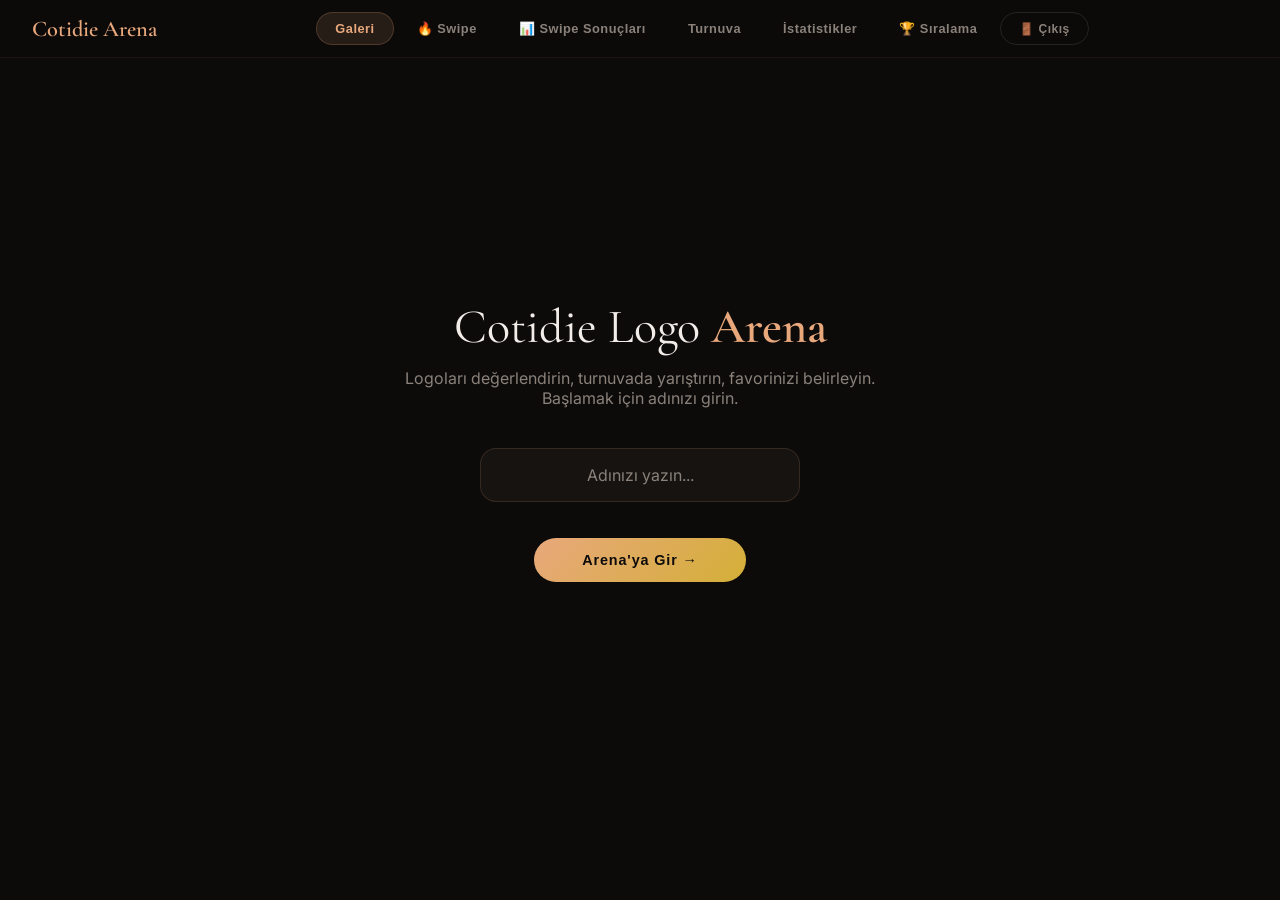
==== commit fcfca2a7: "fix: resolve SyntaxError preventing app execution and login" ====
--- a/index.html
+++ b/index.html
@@ -887,12 +887,94 @@
 </div>
 
 <script>
+// ===================== I18N CONFIG =====================
+const I18N = {
+    tr: {
+        nav_gallery: "Galeri", nav_swipe: "🔥 Swipe", nav_swipeStats: "📊 Swipe Sonuçları", nav_tournament: "Turnuva", nav_stats: "İstatistikler", nav_leaderboard: "🏆 Sıralama", nav_logout: "🚪 Çıkış",
+        login_title: "Cotidie Logo <em>Arena</em>", login_desc: "Logoları değerlendirin, turnuvada yarıştırın, favorinizi belirleyin. Başlamak için adınızı girin.", login_placeholder: "Adınızı yazın...", login_btn: "Arena'ya Gir →",
+        btn_loading: "Yükleniyor...", welcome: "Hoş geldin", title_gallery: "Logo <em>Galerisi</em>", title_swipe_stats: "📊 Swipe <em>Sonuçları</em>", title_stats: "İstatistikler & <em>Sıralama</em>", title_leader: "🏆 En <em>Beğenilenler</em>",
+        cat_all: "Tümü", cat_lettermark: "Harf / Lettermark", cat_icon: "İkon / Sembol", cat_abstract: "Soyut / Abstract", cat_full: "Tam Logo",
+        src_pro: "★ PRO", src_ai: "AI", src_user: "KULLANICI", search_ph: "Logo ID veya isim ara...",
+        avg: "Ort", votes: "oy", wins: "G", losses: "M",
+        comments_btn: "💬 Yorumlar", mockup_btn: "📱 Ekranda Gör",
+        tourney_title: "Logo <em>Turnuvası</em>", tourney_desc: "uwufufu tarzı 1v1 eşleşmelerle tüm logolar arasından favorini belirle!<br>Her turda iki logo karşılaşır — beğendiğini seç, elemeler sonunda şampiyonunu bul.", tourney_start16: "🏆 16'lı Turnuva Başlat", tourney_start8: "⚡ 8'li Hızlı Turnuva", tourney_history: "Geçmiş Turnuvalar", th_date: "Tarih", th_type: "Tür", th_champ: "Şampiyon", th_finalist: "Finalist",
+        round_final: "Final", round_semi: "Yarı Final", round_quarter: "Çeyrek Final", round_n: "Tur", match_n: "Maç", remaining_logos: "Kalan logo", completed: "tamamlandı",
+        champ_title: "🏆 Şampiyon!", tourney_new16: "🔄 Yeni 16'lı Turnuva", tourney_new8: "⚡ Yeni 8'li Turnuva", tourney_go_stats: "📊 İstatistiklere Git",
+        stats_ratings: "Toplam Oy", stats_tourneys: "Turnuva", stats_matches: "Maç", stats_users: "Kullanıcı", stats_most_champ: "En Çok Şampiyon", stats_general: "Genel <em style='color:var(--primary);font-style:normal;'>Sıralama</em>", stats_logout_btn: "🚪 Oturumu Kapat & Sıfırla",
+        swipe_all_done: "Mevcut Logolar <em style='color:var(--primary);font-style:normal;'>Değerlendirildi!</em>", swipe_all_done_all: "Tüm Logolar <em style='color:var(--primary);font-style:normal;'>Değerlendirildi!</em>", swipe_total_swiped: "Toplam {0} / {1} logoyu swipe ettiniz.", swipe_go_stats: "📊 Swipe Sonuçlarına Git", swipe_reset: "🔄 Tümünü Tekrar Swipe Et",
+        swipe_stats_title: "📊 Swipe <em>Sonuçları</em>", ss_total: "Toplam Swipe", ss_users: "Swipe Eden Kişi", ss_yours: "Senin Swipe'ların", ss_rem: "Kalan Logo", ss_rank_title: "Swipe <em style='color:var(--primary);font-style:normal;'>Sıralaması</em>", ss_user_title: "Kullanıcı <em style='color:var(--primary);font-style:normal;'>Bazlı Swipe</em>", ss_continue: "🔥 Swipe Etmeye Devam ({0} kaldı)",
+        cm_comments: "Yorumlar", cm_first: "İlk yorumu sen yaz! ✍️", cm_ph: "Bu logo hakkında ne düşünüyorsun?", cm_send: "Yorum Yap", cm_sending: "Gönderiliyor...",
+        nav_login_warn: "Lütfen adınızı girin.", avg_rating_modal: "Ortalama: <strong>{0}</strong> ({1} oy) · Toplam Turnuva Bilanço: {2}G / {3}M", rank_no_match: "Maç yok", rank_no_swipe: "Henüz swipe yok", rank_no_swipe_you: "Swipe etmedin",
+        cat: "Kategori:", src: "Kaynak:",
+        alert_copy: "Logo ID kopyalandı!", alert_login: "Lütfen önce adınızı girin"
+    },
+    en: {
+        nav_gallery: "Gallery", nav_swipe: "🔥 Swipe", nav_swipeStats: "📊 Swipe Stats", nav_tournament: "Tournament", nav_stats: "Statistics", nav_leaderboard: "🏆 Leaderboard", nav_logout: "🚪 Logout",
+        login_title: "Cotidie Logo <em>Arena</em>", login_desc: "Rate logos, compete in tournaments, pick your favorites. Enter your name.", login_placeholder: "Enter your name...", login_btn: "Enter Arena →",
+        btn_loading: "Loading...", welcome: "Welcome", title_gallery: "Logo <em>Gallery</em>", title_swipe_stats: "📊 Swipe <em>Stats</em>", title_stats: "Stats & <em>Rankings</em>", title_leader: "🏆 Top <em>Rated</em>",
+        cat_all: "All", cat_lettermark: "Lettermark", cat_icon: "Icon", cat_abstract: "Abstract", cat_full: "Full Logo",
+        src_pro: "★ PRO", src_ai: "AI", src_user: "USER", search_ph: "Search ID or name...",
+        avg: "Avg", votes: "votes", wins: "W", losses: "L",
+        comments_btn: "💬 Comments", mockup_btn: "📱 On Device",
+        tourney_title: "Logo <em>Tournament</em>", tourney_desc: "Pick your favorite logos through 1v1 matchups!<br>Two logos clash each round — pick the one you like.", tourney_start16: "🏆 Start 16-Logo Tourney", tourney_start8: "⚡ Start 8-Logo Tourney", tourney_history: "Past Tourneys", th_date: "Date", th_type: "Type", th_champ: "Champion", th_finalist: "Finalist",
+        round_final: "Final", round_semi: "Semi-Final", round_quarter: "Quarter Final", round_n: "Round", match_n: "Match", remaining_logos: "left", completed: "done",
+        champ_title: "🏆 Champion!", tourney_new16: "🔄 New 16-Logo Tourney", tourney_new8: "⚡ New 8-Logo Tourney", tourney_go_stats: "📊 Go to Stats",
+        stats_ratings: "Total Votes", stats_tourneys: "Tournaments", stats_matches: "Matches", stats_users: "Users", stats_most_champ: "Most Championships", stats_general: "Global <em style='color:var(--primary);font-style:normal;'>Rankings</em>", stats_logout_btn: "🚪 Logout & Reset",
+        swipe_all_done: "Available Logos <em style='color:var(--primary);font-style:normal;'>Rated!</em>", swipe_all_done_all: "All Logos <em style='color:var(--primary);font-style:normal;'>Rated!</em>", swipe_total_swiped: "You swiped {0} / {1} logos.", swipe_go_stats: "📊 Go to Swipe Stats", swipe_reset: "🔄 Swipe All Again",
+        swipe_stats_title: "📊 Swipe <em>Results</em>", ss_total: "Total Swipes", ss_users: "Total Swipers", ss_yours: "Your Swipes", ss_rem: "Remaining Logos", ss_rank_title: "Swipe <em style='color:var(--primary);font-style:normal;'>Rankings</em>", ss_user_title: "User <em style='color:var(--primary);font-style:normal;'>Swipes</em>", ss_continue: "🔥 Continue Swiping ({0} left)",
+        cm_comments: "Comments", cm_first: "Write the first comment! ✍️", cm_ph: "Thoughts on this logo?", cm_send: "Comment", cm_sending: "Sending...",
+        nav_login_warn: "Please enter your name.", avg_rating_modal: "Average: <strong>{0}</strong> ({1} votes) · Tournaments: {2}W / {3}L", rank_no_match: "No match", rank_no_swipe: "No swipes yet", rank_no_swipe_you: "Not swiped",
+        cat: "Category:", src: "Source:",
+        alert_copy: "Logo ID copied!", alert_login: "Please enter your name first"
+    }
+};
+
+let currentLang = localStorage.getItem('cotidie_lang') || 'tr';
+function t(key) { return I18N[currentLang] ? (I18N[currentLang][key] || key) : key; }
+
+function StringFormat(str, ...args) {
+    return str.replace(/{(\d+)}/g, (match, number) => typeof args[number] != 'undefined' ? args[number] : match);
+}
+function tFormat(key, ...args) { return StringFormat(t(key), ...args); }
+
+function applyTranslations() {
+    document.querySelectorAll('[data-i18n]').forEach(el => { el.innerHTML = t(el.getAttribute('data-i18n')); });
+    document.querySelectorAll('[data-i18n-ph]').forEach(el => { el.placeholder = t(el.getAttribute('data-i18n-ph')); });
+    const btn = document.getElementById('langToggleBtn'); if (btn) btn.innerHTML = currentLang === 'tr' ? '🌐 EN' : '🌐 TR';
+    if (currentUser) {
+        const nu = document.getElementById('navUser');
+        if (nu) nu.innerHTML = `${t('welcome')}, <strong>${currentUser}</strong>`;
+    }
+}
+
+function toggleLanguage() {
+    currentLang = currentLang === 'tr' ? 'en' : 'tr';
+    localStorage.setItem('cotidie_lang', currentLang);
+    applyTranslations();
+    
+    // Re-render views if they exist to apply translations
+    const cg = document.getElementById('galleryGrid'); if(cg && cg.innerHTML.trim() !== '') renderGallery();
+    const ct = document.getElementById('tournamentContent'); if(ct && ct.innerHTML.trim() !== '') { if(tournamentState) renderMatch(); else renderTournamentMenu(); }
+    const cs = document.getElementById('statsContent'); if(cs && cs.innerHTML.trim() !== '') renderStats();
+    const cw = document.getElementById('swipeContent'); if(cw && cw.innerHTML.trim() !== '') renderSwipeCard();
+    const cs_stats = document.getElementById('swipeStatsContent'); if(cs_stats && cs_stats.innerHTML.trim() !== '') renderSwipeStats();
+    const cl = document.getElementById('leaderboardContent'); if(cl && cl.innerHTML.trim() !== '') renderLeaderboard();
+}
+
+window.addEventListener('DOMContentLoaded', () => { setTimeout(applyTranslations, 100); });
+
 // ===================== LOGO DATA =====================
 const LOGOS = [
     // LIGHT THEME LOGOS
     { id: 'light1', name: 'Clean Terracotta C', category: 'lettermark', source: 'ai', img: 'assets/images/clean_terracotta_c_1774345842627.png' },
     { id: 'light2', name: 'Light Quill Gold', category: 'icon', source: 'ai', img: 'assets/images/light_quill_gold_1774345908212.png' },
     { id: 'light3', name: 'Bright Sage Ribbon', category: 'abstract', source: 'ai', img: 'assets/images/bright_sage_ribbon_1774345921616.png' },
+    { id: 'light4', name: 'Light Brushstroke Gold', category: 'lettermark', source: 'ai', img: 'assets/images/light_brushstroke_c_gold_1774349267241.png' },
+    { id: 'light5', name: 'Light Living Liquid', category: 'icon', source: 'ai', img: 'assets/images/light_living_liquid_quill_1774349280815.png' },
+    { id: 'light6', name: 'Light Golden Pen', category: 'full_logo', source: 'ai', img: 'assets/images/light_golden_pen_logo_1774349295265.png' },
+    { id: 'light7', name: 'Light Blooming Lotus', category: 'lettermark', source: 'ai', img: 'assets/images/user_blooming_lotus.png' },
+    { id: 'light8', name: 'Airy Crescent Star', category: 'icon', source: 'ai', img: 'assets/images/user_airy_crescent_star.png' },
+    { id: 'light9', name: 'Liquid Silk Ribbon', category: 'abstract', source: 'ai', img: 'assets/images/user_liquid_silk_ribbon.png' },
     // PRO LOGOS
     { id: 'pro1', name: '3D Liquid Silk C', category: 'lettermark', source: 'pro', img: 'assets/images/pro_logo_liquid_c_1774098473317.png' },
     { id: 'pro2', name: 'Living Liquid Quill', category: 'icon', source: 'pro', img: 'assets/images/pro_logo_quill_final_1774098808383.png' },
@@ -952,14 +1034,18 @@
 ];
 
 const CATEGORIES = {
-    all: 'Tümü',
-    lettermark: 'Harf / Lettermark',
-    icon: 'İkon / Sembol',
-    abstract: 'Soyut / Abstract',
-    full_logo: 'Tam Logo'
+    get all() { return t('cat_all'); },
+    get lettermark() { return t('cat_lettermark'); },
+    get icon() { return t('cat_icon'); },
+    get abstract() { return t('cat_abstract'); },
+    get full_logo() { return t('cat_full'); }
 };
 
-const SOURCES = { pro: '★ PRO', ai: 'AI', user: 'KULLANICI' };
+const SOURCES = { 
+    get pro() { return t('src_pro'); }, 
+    get ai() { return t('src_ai'); }, 
+    get user() { return t('src_user'); } 
+};
 
 // ===================== SUPABASE CONFIG =====================
 // >>> BURAYA KENDİ SUPABASE BİLGİLERİNİ GİR <<<
@@ -1061,7 +1147,7 @@
     localStorage.setItem('cotidie_arena_username', name);
     await dbInsertUser(name);
     await loadAllData();
-    document.getElementById('navUser').innerHTML = `Hoş geldin, <strong>${name}</strong>`;
+    document.getElementById('navUser').innerHTML = `${t('welcome')}, <strong>${name}</strong>`;
     document.getElementById('nav').style.display = 'flex';
     currentPage = '';
     switchPage('gallery');
@@ -1158,7 +1244,7 @@
 
         return `
         <div class="gallery-card" data-id="${logo.id}">
-            ${logo.source === 'pro' ? '<div class="gallery-card-badge">★ PRO</div>' : ''}
+            ${logo.source === 'pro' ? `<div class="gallery-card-badge">${t('src_pro')}</div>` : ''}
             <img src="${logo.img}" alt="${logo.name}" loading="lazy" onclick="openCommentModal('${logo.id}')" style="cursor:pointer;">
             <div class="gallery-card-info">
                 <div class="gallery-card-cat">${CATEGORIES[logo.category]} · ${SOURCES[logo.source]}</div>
@@ -1166,10 +1252,10 @@
                 <div class="stars" data-logo="${logo.id}">
                     ${[1,2,3,4,5].map(s => `<span class="star ${s <= myRating ? 'filled' : ''}" data-star="${s}">★</span>`).join('')}
                 </div>
-                <div class="avg-rating">Ort: <strong>${avg}</strong> (${allRatings.length} oy) · ${wins}G / ${losses}M</div>
+                <div class="avg-rating">${t('avg')}: <strong>${avg}</strong> (${allRatings.length} ${t('votes')}) · ${wins}${t('wins')} / ${losses}${t('losses')}</div>
                 <div style="display:flex; gap:8px; margin-top:12px;">
-                    <button class="nav-tab" style="flex:1; padding: 6px; font-size:0.75rem; border-radius:8px;" onclick="openCommentModal('${logo.id}')">💬 Yorumlar</button>
-                    <button class="nav-tab" style="flex:1; padding: 6px; font-size:0.75rem; border-radius:8px; background:rgba(133,183,157,0.15); color:var(--secondary); border-color:rgba(133,183,157,0.3);" onclick="openMockupModal('${logo.id}')">📱 Ekranda Gör</button>
+                    <button class="nav-tab" style="flex:1; padding: 6px; font-size:0.75rem; border-radius:8px;" onclick="openCommentModal('${logo.id}')">${t('comments_btn')}</button>
+                    <button class="nav-tab" style="flex:1; padding: 6px; font-size:0.75rem; border-radius:8px; background:rgba(133,183,157,0.15); color:var(--secondary); border-color:rgba(133,183,157,0.3);" onclick="openMockupModal('${logo.id}')">${t('mockup_btn')}</button>
                 </div>
             </div>
         </div>`;
@@ -1233,14 +1319,14 @@
         `<span class="star ${s <= myRating ? 'filled' : ''}" style="cursor:pointer; font-size:1.5rem;" onclick="rateInModal('${logoId}', ${s})">★</span>`
     ).join('');
     
-    document.getElementById('modalStatsText').innerHTML = `Ortalama: <strong>${avg}</strong> (${allRatings.length} oy) · Toplam Turnuva Bilanço: ${wins}G / ${losses}M`;
+    document.getElementById('modalStatsText').innerHTML = tFormat('avg_rating_modal', avg, allRatings.length, wins, losses);
     
     // Comments
     const comments = store.comments?.[logoId] || [];
     const commentListInfo = document.getElementById('modalCommentList');
     
     if (comments.length === 0) {
-        commentListInfo.innerHTML = `<div style="text-align:center; color:var(--text-muted); padding: 20px 0; font-size:0.9rem;">İlk yorumu sen yaz! ✍️</div>`;
+        commentListInfo.innerHTML = `<div style="text-align:center; color:var(--text-muted); padding: 20px 0; font-size:0.9rem;">${t('cm_first')}</div>`;
     } else {
         commentListInfo.innerHTML = comments.map(c => `
             <div class="comment-item">
@@ -1260,12 +1346,12 @@
     if (!text.trim() || !currentModalLogoId) return;
     
     const btn = document.querySelector('.btn-comment');
-    btn.textContent = 'Gönderiliyor...';
+    btn.textContent = t('cm_sending');
     btn.disabled = true;
     
     await dbInsertComment(currentUser, currentModalLogoId, text);
     
-    btn.textContent = 'Yorum Yap';
+    btn.textContent = t('cm_send');
     btn.disabled = false;
     input.value = '';
     
@@ -1295,27 +1381,26 @@
 
     content.innerHTML = `
         <div class="tournament-stage">
-            <h2>Logo <em>Turnuvası</em></h2>
+            <h2>${t('tourney_title')}</h2>
             <p style="color: var(--text-muted); margin-top: 8px; max-width: 600px; margin-left: auto; margin-right: auto;">
-                uwufufu tarzı 1v1 eşleşmelerle tüm logolar arasından favorini belirle!<br>
-                Her turda iki logo karşılaşır — beğendiğini seç, elemeler sonunda şampiyonunu bul.
+                ${t('tourney_desc')}
             </p>
             <div class="btn-group">
-                <button class="start-btn" onclick="startTournament(16)">🏆 16'lı Turnuva Başlat</button>
-                <button class="start-btn secondary" onclick="startTournament(8)">⚡ 8'li Hızlı Turnuva</button>
+                <button class="start-btn" onclick="startTournament(16)">${t('tourney_start16')}</button>
+                <button class="start-btn secondary" onclick="startTournament(8)">${t('tourney_start8')}</button>
             </div>
         </div>
         ${past.length > 0 ? `
         <div style="margin-top: 48px;">
-            <h3 style="font-family: 'Cormorant Garamond', serif; font-size: 1.4rem; margin-bottom: 16px;">Geçmiş Turnuvalar</h3>
+            <h3 style="font-family: 'Cormorant Garamond', serif; font-size: 1.4rem; margin-bottom: 16px;">${t('tourney_history')}</h3>
             <table class="history-table">
-                <thead><tr><th>Tarih</th><th>Tür</th><th>Şampiyon</th><th>Finalist</th></tr></thead>
+                <thead><tr><th>${t('th_date')}</th><th>${t('th_type')}</th><th>${t('th_champ')}</th><th>${t('th_finalist')}</th></tr></thead>
                 <tbody>
-                    ${past.map(t => `<tr>
-                        <td>${new Date(t.date).toLocaleDateString('tr-TR')}</td>
-                        <td>${t.size}'li</td>
-                        <td style="color: var(--gold);">🏆 ${getLogoById(t.winner)?.name || t.winner}</td>
-                        <td>${getLogoById(t.finalist)?.name || t.finalist}</td>
+                    ${past.map(tData => `<tr>
+                        <td>${new Date(tData.date).toLocaleDateString(currentLang === 'tr' ? 'tr-TR' : 'en-US')}</td>
+                        <td>${tData.size}'li</td>
+                        <td style="color: var(--gold);">🏆 ${getLogoById(tData.winner)?.name || tData.winner}</td>
+                        <td>${getLogoById(tData.finalist)?.name || tData.finalist}</td>
                     </tr>`).join('')}
                 </tbody>
             </table>
@@ -1471,15 +1556,15 @@
     const content = document.getElementById('tournamentContent');
     content.innerHTML = `
         <div class="winner-reveal">
-            <h1>🏆 Şampiyon!</h1>
+            <h1>${t('champ_title')}</h1>
             <img src="${champion.img}" alt="${champion.name}">
             <h2 style="font-family:'Cormorant Garamond',serif; font-size:2rem; color:var(--text); margin-bottom:8px;">${champion.name}</h2>
             <p style="color:var(--text-muted); margin-bottom: 8px;">${CATEGORIES[champion.category]} · ${SOURCES[champion.source]}</p>
-            <p style="color:var(--accent); font-size:0.9rem;">Finalist: ${finalist.name}</p>
+            <p style="color:var(--accent); font-size:0.9rem;">${t('th_finalist')}: ${finalist.name}</p>
             <div class="btn-group">
-                <button class="start-btn" onclick="startTournament(16)">🔄 Yeni 16'lı Turnuva</button>
-                <button class="start-btn secondary" onclick="startTournament(8)">⚡ Yeni 8'li Turnuva</button>
-                <button class="start-btn secondary" onclick="switchPage('stats')">📊 İstatistiklere Git</button>
+                <button class="start-btn" onclick="startTournament(16)">${t('tourney_new16')}</button>
+                <button class="start-btn secondary" onclick="startTournament(8)">${t('tourney_new8')}</button>
+                <button class="start-btn secondary" onclick="switchPage('stats')">${t('tourney_go_stats')}</button>
             </div>
         </div>
     `;
@@ -1518,27 +1603,27 @@
         <div class="stats-grid">
             <div class="stat-card">
                 <div class="stat-value">${totalRatings}</div>
-                <div class="stat-label">Toplam Oy</div>
+                <div class="stat-label">${t('stats_ratings')}</div>
             </div>
             <div class="stat-card">
                 <div class="stat-value">${totalTournaments}</div>
-                <div class="stat-label">Turnuva</div>
+                <div class="stat-label">${t('stats_tourneys')}</div>
             </div>
             <div class="stat-card">
                 <div class="stat-value">${totalMatches}</div>
-                <div class="stat-label">Maç</div>
+                <div class="stat-label">${t('stats_matches')}</div>
             </div>
             <div class="stat-card">
                 <div class="stat-value">${uniqueUsers}</div>
-                <div class="stat-label">Kullanıcı</div>
+                <div class="stat-label">${t('stats_users')}</div>
             </div>
             <div class="stat-card">
                 <div class="stat-value">${topChamp ? getLogoById(topChamp[0])?.name.split(' ').slice(0, 2).join(' ') || '—' : '—'}</div>
-                <div class="stat-label">En Çok Şampiyon</div>
+                <div class="stat-label">${t('stats_most_champ')}</div>
             </div>
         </div>
 
-        <h3 style="font-family: 'Cormorant Garamond',serif; font-size: 1.5rem; margin-bottom: 16px;">Genel <em style="color:var(--primary);font-style:normal;">Sıralama</em></h3>
+        <h3 style="font-family: 'Cormorant Garamond',serif; font-size: 1.5rem; margin-bottom: 16px;">${t('stats_general')}</h3>
         <div class="leaderboard">
             ${leaderboard.map((logo, i) => `
                 <div class="leaderboard-item">
@@ -1547,8 +1632,8 @@
                     <div class="leaderboard-info">
                         <div class="leaderboard-name">${logo.name} ${logo.trophies > 0 ? '🏆'.repeat(logo.trophies) : ''}</div>
                         <div class="leaderboard-stats">
-                            ${logo.total > 0 ? `${logo.wins}G/${logo.losses}M (${logo.winRate.toFixed(0)}%)` : 'Maç yok'} · 
-                            Ort: ${logo.avgRating > 0 ? logo.avgRating.toFixed(1) + '★' : '—'} (${logo.ratingCount} oy) · 
+                            ${logo.total > 0 ? `${logo.wins}${t('wins')}/${logo.losses}${t('losses')} (${logo.winRate.toFixed(0)}%)` : t('rank_no_match')} · 
+                            ${t('avg')}: ${logo.avgRating > 0 ? logo.avgRating.toFixed(1) + '★' : '—'} (${logo.ratingCount} ${t('votes')}) · 
                             ${SOURCES[logo.source]}
                         </div>
                     </div>
@@ -1558,7 +1643,7 @@
         </div>
 
         <div class="btn-group" style="margin-top:32px;">
-            <button class="start-btn secondary" onclick="if(confirm('Yerel oturum bilgilerin silinecek ve çıkış yapılacak. Supabase veritabanı etkilenmez. Devam?')){localStorage.removeItem('cotidie_arena_username'); location.reload();}">🚪 Oturumu Kapat & Sıfırla</button>
+            <button class="start-btn secondary" onclick="if(confirm('Yerel oturum bilgilerin silinecek ve çıkış yapılacak. Supabase veritabanı etkilenmez. Devam?')){localStorage.removeItem('cotidie_arena_username'); location.reload();}">${t('stats_logout_btn')}</button>
         </div>
     `;
 }
@@ -1589,11 +1674,11 @@
         const remaining = LOGOS.length - totalSwiped;
         content.innerHTML = `
             <div class="swipe-container">
-                <h2 style="font-family:'Cormorant Garamond',serif;font-size:2rem;">${remaining === 0 ? 'Tüm Logolar' : 'Mevcut Logolar'} <em style="color:var(--primary);font-style:normal;">Değerlendirildi!</em></h2>
-                <p style="color:var(--text-muted);margin-top:8px;">Toplam ${totalSwiped} / ${LOGOS.length} logoyu swipe ettiniz.</p>
+                <h2 style="font-family:'Cormorant Garamond',serif;font-size:2rem;">${remaining === 0 ? t('swipe_all_done_all') : t('swipe_all_done')}</h2>
+                <p style="color:var(--text-muted);margin-top:8px;">${tFormat('swipe_total_swiped', totalSwiped, LOGOS.length)}</p>
                 <div class="btn-group">
-                    <button class="start-btn" onclick="switchPage('swipeStats')">📊 Swipe Sonuçlarına Git</button>
-                    <button class="start-btn secondary" onclick="forceResetSwipes()">🔄 Tümünü Tekrar Swipe Et</button>
+                    <button class="start-btn" onclick="switchPage('swipeStats')">${t('swipe_go_stats')}</button>
+                    <button class="start-btn secondary" onclick="forceResetSwipes()">${t('swipe_reset')}</button>
                 </div>
             </div>`;
         return;
@@ -1602,7 +1687,7 @@
     const remaining = swipeDeck.length - swipeIdx;
     content.innerHTML = `
         <div class="swipe-container">
-            <div class="swipe-counter">${swipeIdx + 1} / ${swipeDeck.length} · ${remaining} kaldı</div>
+            <div class="swipe-counter">${swipeIdx + 1} / ${swipeDeck.length} · ${remaining} ${t('remaining_logos')}</div>
             <div class="swipe-stack" id="swipeStack">
                 <div class="swipe-card" id="swipeCard">
                     <div class="swipe-overlay like" id="overlayLike">💚</div>
@@ -1764,7 +1849,7 @@
             }).join('')}
         </div>
 
-        ${myRemaining > 0 ? `<div class="btn-group" style="margin-top:32px;"><button class="start-btn" onclick="switchPage('swipe')">🔥 Swipe Etmeye Devam (${myRemaining} kaldı)</button></div>` : ''}
+        ${myRemaining > 0 ? `<div class="btn-group" style="margin-top:32px;"><button class="start-btn" onclick="switchPage('swipe')">🔥 ${t('swipe_cont')} (${myRemaining} ${t('remaining_logos')})</button></div>` : ''}
     `;
 }
 
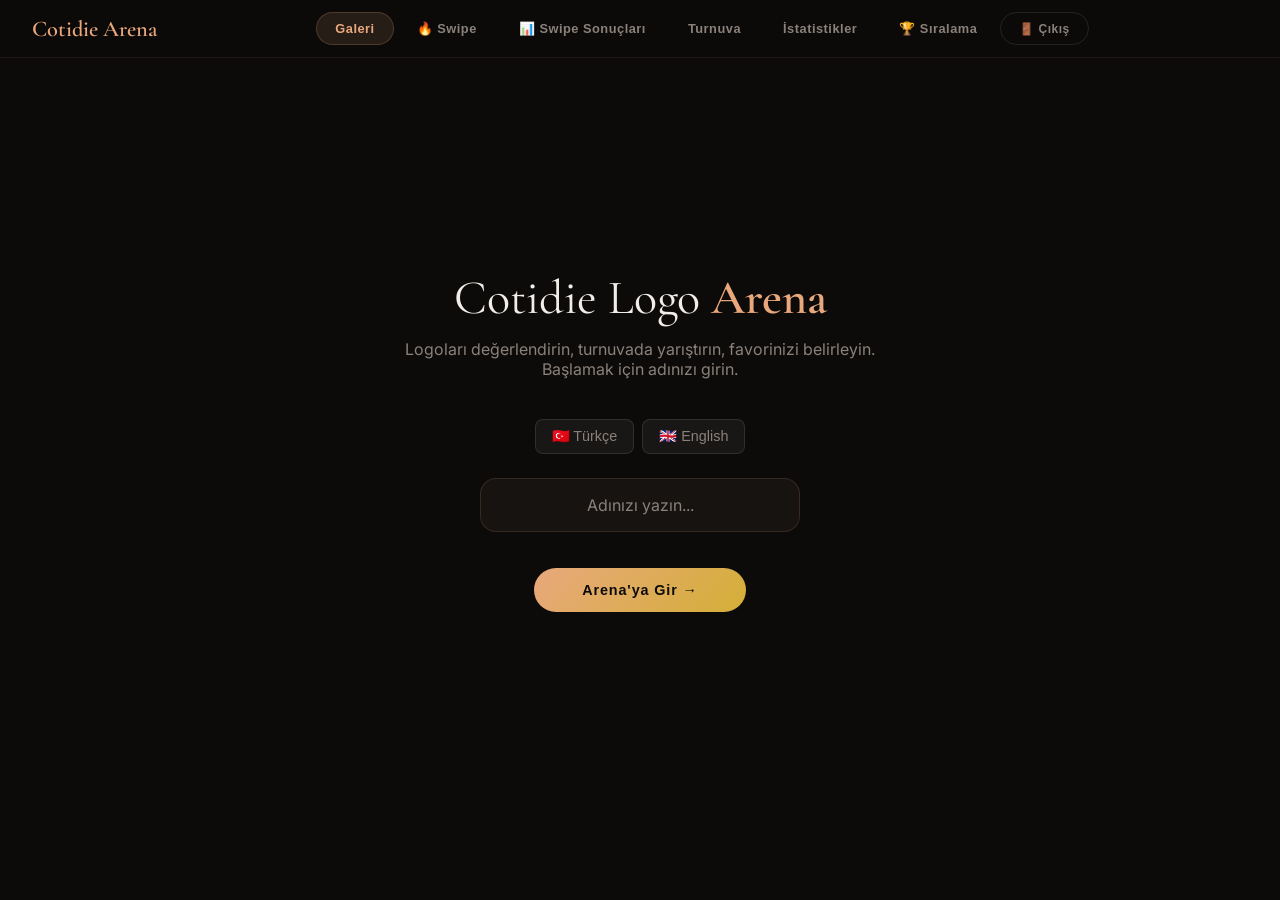
==== commit a59f40f2: "feat: move language selector to login screen instead of navbar" ====
--- a/index.html
+++ b/index.html
@@ -776,6 +776,17 @@
         }
         .mockup-logo-label strong { color: var(--gold); }
 
+        .lang-selector { margin-bottom: 24px; display: flex; gap: 8px; justify-content: center; }
+        .login-lang-btn {
+            background: rgba(255, 255, 255, 0.05);
+            border: 1px solid rgba(255, 255, 255, 0.1);
+            color: var(--text-muted);
+            padding: 8px 16px; border-radius: 8px; font-weight: 500;
+            cursor: pointer; transition: all 0.2s; font-size: 0.9rem;
+        }
+        .login-lang-btn:hover { background: rgba(255, 255, 255, 0.1); color: var(--text); }
+        .login-lang-btn.active { background: rgba(212, 175, 55, 0.2); border-color: var(--gold); color: var(--gold); }
+
     </style>
     <!-- CANVAS CONFETTI -->
     <script src="https://cdn.jsdelivr.net/npm/canvas-confetti@1.6.0/dist/confetti.browser.min.js"></script>
@@ -787,13 +798,13 @@
 <nav class="nav" id="nav">
     <div class="nav-brand" onclick="if(currentUser) switchPage('gallery')" style="cursor:pointer;">Cotidie Arena</div>
     <div class="nav-tabs" id="navTabs">
-        <button class="nav-tab active" data-page="gallery">Galeri</button>
-        <button class="nav-tab" data-page="swipe">🔥 Swipe</button>
-        <button class="nav-tab" data-page="swipeStats">📊 Swipe Sonuçları</button>
-        <button class="nav-tab" data-page="tournament">Turnuva</button>
-        <button class="nav-tab" data-page="stats">İstatistikler</button>
-        <button class="nav-tab" data-page="leaderboard">🏆 Sıralama</button>
-        <button class="nav-tab" id="logoutBtn" style="margin-left:auto; color:var(--text-muted); font-size:0.75rem; border-color:rgba(255,255,255,0.1);" onclick="doLogout()">🚪 Çıkış</button>
+        <button class="nav-tab active" data-page="gallery" data-i18n="nav_gallery">Galeri</button>
+        <button class="nav-tab" data-page="swipe" data-i18n="nav_swipe">🔥 Swipe</button>
+        <button class="nav-tab" data-page="swipeStats" data-i18n="nav_swipeStats">📊 Swipe Sonuçları</button>
+        <button class="nav-tab" data-page="tournament" data-i18n="nav_tournament">Turnuva</button>
+        <button class="nav-tab" data-page="stats" data-i18n="nav_stats">İstatistikler</button>
+        <button class="nav-tab" data-page="leaderboard" data-i18n="nav_leaderboard">🏆 Sıralama</button>
+        <button class="nav-tab" id="logoutBtn" style="margin-left:auto; color:var(--text-muted); font-size:0.75rem; border-color:rgba(255,255,255,0.1);" onclick="doLogout()" data-i18n="nav_logout">🚪 Çıkış</button>
     </div>
     <div class="nav-user" id="navUser"></div>
 </nav>
@@ -802,20 +813,26 @@
 <div class="main">
     <div class="page active" id="loginPage">
         <div class="login-page">
-            <h1>Cotidie Logo <em>Arena</em></h1>
-            <p>Logoları değerlendirin, turnuvada yarıştırın, favorinizi belirleyin. Başlamak için adınızı girin.</p>
-            <input type="text" class="login-input" id="nameInput" placeholder="Adınızı yazın..." maxlength="20">
+            <h1 data-i18n="login_title">Cotidie Logo <em>Arena</em></h1>
+            <p data-i18n="login_desc">Logoları değerlendirin, turnuvada yarıştırın, favorinizi belirleyin. Başlamak için adınızı girin.</p>
+            
+            <div class="lang-selector">
+                <button class="login-lang-btn" id="langBtn-tr" onclick="setLanguage('tr')">🇹🇷 Türkçe</button>
+                <button class="login-lang-btn" id="langBtn-en" onclick="setLanguage('en')">🇬🇧 English</button>
+            </div>
+
+            <input type="text" class="login-input" id="nameInput" data-i18n-ph="login_placeholder" placeholder="Adınızı yazın..." maxlength="20">
             <br>
-            <button class="login-btn" id="loginBtn">Arena'ya Gir →</button>
+            <button class="login-btn" id="loginBtn" data-i18n="login_btn">Arena'ya Gir →</button>
         </div>
     </div>
 
     <!-- GALLERY PAGE -->
     <div class="page" id="galleryPage">
         <div class="section-title-bar">
-            <h2>Logo <em>Galerisi</em></h2>
+            <h2 data-i18n="title_gallery">Logo <em>Galerisi</em></h2>
             <div style="display: flex; gap: 12px; align-items: center; flex-wrap: wrap;">
-                <input type="text" id="logoSearchInput" class="login-input" style="padding: 8px 16px; width: 220px; font-size: 0.85rem;" placeholder="Logo ID veya isim ara..." oninput="renderGallery()">
+                <input type="text" id="logoSearchInput" class="login-input" style="padding: 8px 16px; width: 220px; font-size: 0.85rem;" data-i18n-ph="search_ph" placeholder="Logo ID veya isim ara..." oninput="renderGallery()">
                 <div class="filter-pills" id="filterPills"></div>
             </div>
         </div>
@@ -830,7 +847,7 @@
     <!-- STATS PAGE -->
     <div class="page" id="statsPage">
         <div class="section-title-bar">
-            <h2>İstatistikler & <em>Sıralama</em></h2>
+            <h2 data-i18n="title_stats">İstatistikler & <em>Sıralama</em></h2>
         </div>
         <div id="statsContent"></div>
     </div>
@@ -843,7 +860,7 @@
     <!-- SWIPE STATS PAGE -->
     <div class="page" id="swipeStatsPage">
         <div class="section-title-bar">
-            <h2>📊 Swipe <em>Sonuçları</em></h2>
+            <h2 data-i18n="title_swipe_stats">📊 Swipe <em>Sonuçları</em></h2>
         </div>
         <div id="swipeStatsContent"></div>
     </div>
@@ -851,7 +868,7 @@
     <!-- LEADERBOARD PAGE -->
     <div class="page" id="leaderboardPage">
         <div class="section-title-bar">
-            <h2>🏆 En <em>Beğenilenler</em></h2>
+            <h2 data-i18n="title_leader">🏆 En <em>Beğenilenler</em></h2>
         </div>
         <div id="leaderboardContent"></div>
     </div>
@@ -940,15 +957,18 @@
 function applyTranslations() {
     document.querySelectorAll('[data-i18n]').forEach(el => { el.innerHTML = t(el.getAttribute('data-i18n')); });
     document.querySelectorAll('[data-i18n-ph]').forEach(el => { el.placeholder = t(el.getAttribute('data-i18n-ph')); });
-    const btn = document.getElementById('langToggleBtn'); if (btn) btn.innerHTML = currentLang === 'tr' ? '🌐 EN' : '🌐 TR';
     if (currentUser) {
         const nu = document.getElementById('navUser');
         if (nu) nu.innerHTML = `${t('welcome')}, <strong>${currentUser}</strong>`;
     }
-}
-
-function toggleLanguage() {
-    currentLang = currentLang === 'tr' ? 'en' : 'tr';
+    document.querySelectorAll('.login-lang-btn').forEach(b => b.classList.remove('active'));
+    const activeBtn = document.getElementById('langBtn-' + currentLang);
+    if (activeBtn) activeBtn.classList.add('active');
+}
+
+function setLanguage(lang) {
+    if (currentLang === lang) return;
+    currentLang = lang;
     localStorage.setItem('cotidie_lang', currentLang);
     applyTranslations();
     
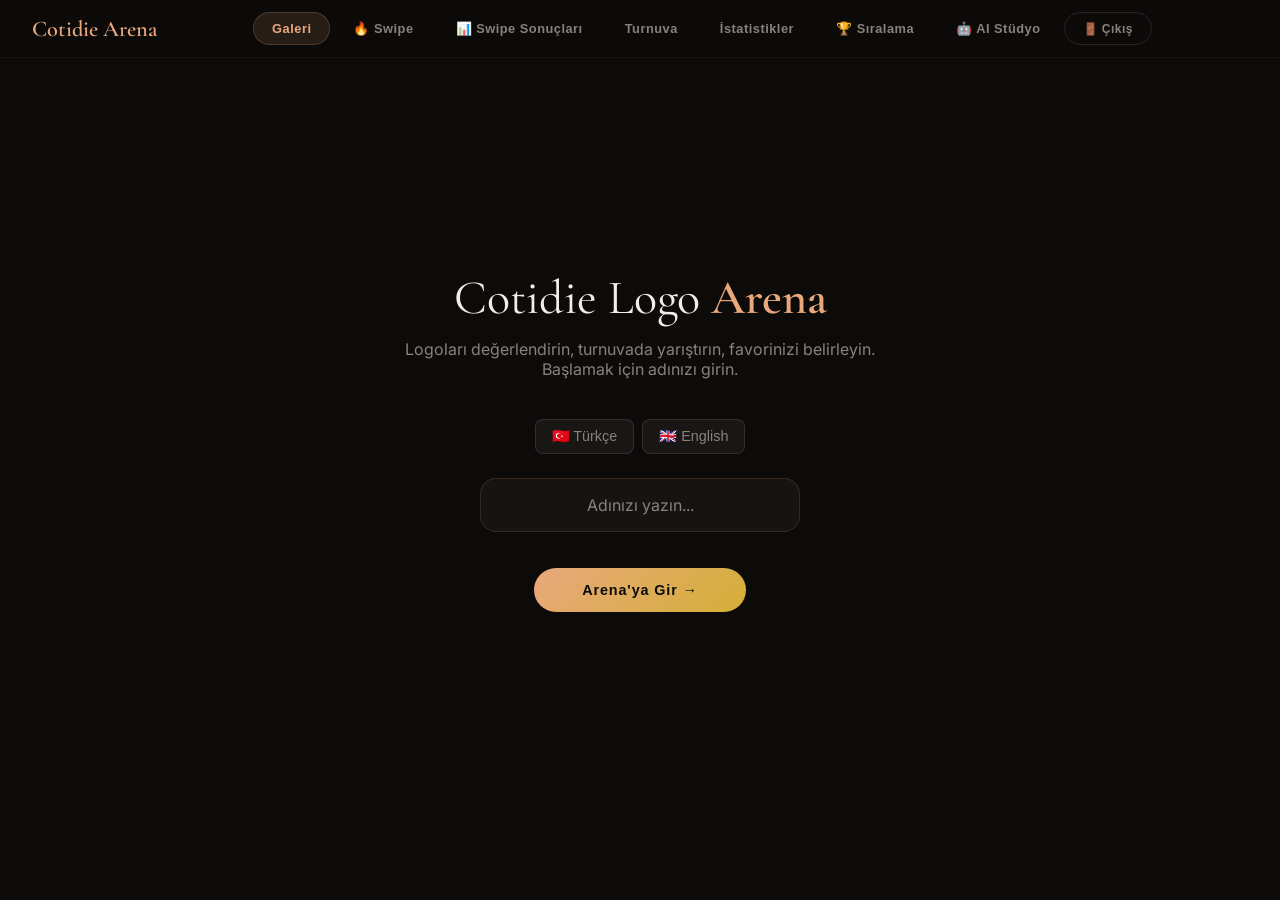
==== commit 0c16581f: "feat: Add logo ID badges and Gold Quill Book C user logo" ====
--- a/index.html
+++ b/index.html
@@ -162,6 +162,22 @@
             background: rgba(212,175,55,0.2); color: var(--gold);
             border: 1px solid rgba(212,175,55,0.3);
             backdrop-filter: blur(8px);
+        }
+        .gallery-card-id {
+            position: absolute; top: 12px; left: 12px;
+            padding: 4px 10px; border-radius: 100px;
+            font-size: 0.6rem; font-weight: 700;
+            background: rgba(13,11,10,0.7); color: var(--primary);
+            border: 1px solid rgba(232,168,124,0.25);
+            backdrop-filter: blur(8px); -webkit-backdrop-filter: blur(8px);
+            cursor: pointer; transition: all 0.2s;
+            font-family: 'Inter', sans-serif; letter-spacing: 0.05em;
+            z-index: 2;
+        }
+        .gallery-card-id:hover {
+            background: rgba(232,168,124,0.2); color: var(--gold);
+            border-color: rgba(232,168,124,0.5);
+            transform: scale(1.05);
         }
 
         /* STARS */
@@ -787,6 +803,133 @@
         .login-lang-btn:hover { background: rgba(255, 255, 255, 0.1); color: var(--text); }
         .login-lang-btn.active { background: rgba(212, 175, 55, 0.2); border-color: var(--gold); color: var(--gold); }
 
+        /* AI STUDIO */
+        .ai-hero { text-align: center; margin-bottom: 40px; position: relative; }
+        .ai-hero::before {
+            content: ''; position: absolute; top: -80px; left: 50%; transform: translateX(-50%);
+            width: 600px; height: 400px;
+            background: radial-gradient(circle, rgba(133,183,157,0.12), rgba(232,168,124,0.06), transparent 70%);
+            pointer-events: none;
+        }
+        .ai-hero-tag {
+            display: inline-flex; align-items: center; gap: 8px;
+            font-size: 0.7rem; font-weight: 700; letter-spacing: 0.14em;
+            text-transform: uppercase; color: var(--secondary);
+            background: rgba(133,183,157,0.1); border: 1px solid rgba(133,183,157,0.2);
+            padding: 6px 16px; border-radius: 100px; margin-bottom: 16px;
+        }
+        .ai-hero h2 {
+            font-family: 'Cormorant Garamond', serif;
+            font-size: 2.2rem; font-weight: 400; margin-bottom: 8px;
+        }
+        .ai-hero h2 em { font-style: normal; color: var(--secondary); font-weight: 600; }
+        .ai-hero p { color: var(--text-muted); font-size: 0.9rem; max-width: 600px; margin: 0 auto; }
+
+        .ai-section-label {
+            font-size: 0.65rem; font-weight: 700; letter-spacing: 0.14em;
+            text-transform: uppercase; color: var(--secondary); margin-bottom: 16px;
+            display: flex; align-items: center; gap: 8px;
+        }
+        .ai-section-label::after {
+            content: ''; flex: 1; height: 1px; background: rgba(133,183,157,0.2);
+        }
+
+        .ai-top5-grid {
+            display: grid; grid-template-columns: repeat(5, 1fr); gap: 12px; margin-bottom: 40px;
+        }
+        .ai-top5-card {
+            background: var(--surface); border: 1px solid var(--border);
+            border-radius: 20px; overflow: hidden; position: relative;
+            transition: transform 0.3s, border-color 0.3s;
+        }
+        .ai-top5-card:hover { transform: translateY(-4px); border-color: var(--border2); }
+        .ai-top5-card img {
+            width: 100%; aspect-ratio: 1; object-fit: cover; display: block;
+        }
+        .ai-top5-card-info { padding: 10px 12px; }
+        .ai-top5-card-name {
+            font-family: 'Cormorant Garamond', serif;
+            font-size: 0.9rem; font-weight: 500; white-space: nowrap;
+            overflow: hidden; text-overflow: ellipsis;
+        }
+        .ai-top5-card-stats { font-size: 0.65rem; color: var(--text-muted); margin-top: 2px; }
+        .ai-top5-rank {
+            position: absolute; top: 8px; left: 8px;
+            width: 28px; height: 28px; border-radius: 50%;
+            display: flex; align-items: center; justify-content: center;
+            font-family: 'Cormorant Garamond', serif; font-size: 0.9rem; font-weight: 700;
+            backdrop-filter: blur(8px); -webkit-backdrop-filter: blur(8px);
+        }
+        .ai-top5-rank.r1 { background: rgba(212,175,55,0.3); color: var(--gold); border: 1px solid rgba(212,175,55,0.4); }
+        .ai-top5-rank.r2 { background: rgba(192,192,192,0.2); color: #C0C0C0; border: 1px solid rgba(192,192,192,0.3); }
+        .ai-top5-rank.r3 { background: rgba(205,127,50,0.2); color: #CD7F32; border: 1px solid rgba(205,127,50,0.3); }
+        .ai-top5-rank.r4, .ai-top5-rank.r5 { background: rgba(255,255,255,0.08); color: var(--text-muted); border: 1px solid rgba(255,255,255,0.1); }
+
+        .ai-analysis-grid {
+            display: grid; grid-template-columns: repeat(3, 1fr); gap: 12px; margin-bottom: 40px;
+        }
+        .ai-analysis-card {
+            background: var(--surface); border: 1px solid var(--border);
+            border-radius: 16px; padding: 20px; text-align: center;
+        }
+        .ai-analysis-emoji { font-size: 1.8rem; margin-bottom: 8px; }
+        .ai-analysis-title {
+            font-size: 0.65rem; font-weight: 700; text-transform: uppercase;
+            letter-spacing: 0.1em; color: var(--secondary); margin-bottom: 6px;
+        }
+        .ai-analysis-value {
+            font-family: 'Cormorant Garamond', serif;
+            font-size: 1.15rem; color: var(--text); font-weight: 500;
+        }
+
+        .ai-result-container {
+            display: flex; gap: 32px; align-items: flex-start; margin-bottom: 40px;
+        }
+        .ai-result-img-wrap {
+            flex-shrink: 0; width: 320px; position: relative;
+        }
+        .ai-result-img-wrap img {
+            width: 100%; border-radius: 28px;
+            border: 2px solid rgba(133,183,157,0.3);
+            box-shadow: 0 20px 60px rgba(133,183,157,0.15);
+            display: block;
+        }
+        .ai-result-badge {
+            position: absolute; top: -10px; right: -10px;
+            background: linear-gradient(135deg, var(--secondary), var(--primary));
+            color: #fff; font-size: 0.65rem; font-weight: 700;
+            padding: 6px 14px; border-radius: 100px;
+            letter-spacing: 0.08em; box-shadow: 0 4px 16px rgba(133,183,157,0.4);
+        }
+        .ai-result-details { flex: 1; }
+        .ai-result-details h3 {
+            font-family: 'Cormorant Garamond', serif;
+            font-size: 1.8rem; font-weight: 500; color: var(--text); margin-bottom: 12px;
+        }
+        .ai-result-details h3 em { font-style: normal; color: var(--secondary); }
+        .ai-result-details p {
+            color: var(--text-muted); font-size: 0.9rem; line-height: 1.7; margin-bottom: 16px;
+        }
+        .ai-trait-tags { display: flex; flex-wrap: wrap; gap: 6px; margin-bottom: 20px; }
+        .ai-trait-tag {
+            padding: 5px 12px; border-radius: 100px;
+            font-size: 0.7rem; font-weight: 600;
+            background: rgba(133,183,157,0.1); border: 1px solid rgba(133,183,157,0.2);
+            color: var(--secondary);
+        }
+
+        @media (max-width: 768px) {
+            .ai-top5-grid { grid-template-columns: repeat(3, 1fr); }
+            .ai-analysis-grid { grid-template-columns: 1fr 1fr; }
+            .ai-result-container { flex-direction: column; gap: 20px; }
+            .ai-result-img-wrap { width: 100%; max-width: 300px; margin: 0 auto; }
+            .ai-hero h2 { font-size: 1.6rem; }
+        }
+        @media (max-width: 380px) {
+            .ai-top5-grid { grid-template-columns: repeat(2, 1fr); gap: 8px; }
+            .ai-analysis-grid { grid-template-columns: 1fr; }
+        }
+
     </style>
     <!-- CANVAS CONFETTI -->
     <script src="https://cdn.jsdelivr.net/npm/canvas-confetti@1.6.0/dist/confetti.browser.min.js"></script>
@@ -804,6 +947,7 @@
         <button class="nav-tab" data-page="tournament" data-i18n="nav_tournament">Turnuva</button>
         <button class="nav-tab" data-page="stats" data-i18n="nav_stats">İstatistikler</button>
         <button class="nav-tab" data-page="leaderboard" data-i18n="nav_leaderboard">🏆 Sıralama</button>
+        <button class="nav-tab" data-page="aiStudio" data-i18n="nav_aiStudio">🤖 AI Stüdyo</button>
         <button class="nav-tab" id="logoutBtn" style="margin-left:auto; color:var(--text-muted); font-size:0.75rem; border-color:rgba(255,255,255,0.1);" onclick="doLogout()" data-i18n="nav_logout">🚪 Çıkış</button>
     </div>
     <div class="nav-user" id="navUser"></div>
@@ -871,6 +1015,11 @@
             <h2 data-i18n="title_leader">🏆 En <em>Beğenilenler</em></h2>
         </div>
         <div id="leaderboardContent"></div>
+    </div>
+
+    <!-- AI STUDIO PAGE -->
+    <div class="page" id="aiStudioPage">
+        <div id="aiStudioContent"></div>
     </div>
 </div>
 
@@ -907,11 +1056,11 @@
 // ===================== I18N CONFIG =====================
 const I18N = {
     tr: {
-        nav_gallery: "Galeri", nav_swipe: "🔥 Swipe", nav_swipeStats: "📊 Swipe Sonuçları", nav_tournament: "Turnuva", nav_stats: "İstatistikler", nav_leaderboard: "🏆 Sıralama", nav_logout: "🚪 Çıkış",
+        nav_gallery: "Galeri", nav_swipe: "🔥 Swipe", nav_swipeStats: "📊 Swipe Sonuçları", nav_tournament: "Turnuva", nav_stats: "İstatistikler", nav_leaderboard: "🏆 Sıralama", nav_aiStudio: "🤖 AI Stüdyo", nav_logout: "🚪 Çıkış",
         login_title: "Cotidie Logo <em>Arena</em>", login_desc: "Logoları değerlendirin, turnuvada yarıştırın, favorinizi belirleyin. Başlamak için adınızı girin.", login_placeholder: "Adınızı yazın...", login_btn: "Arena'ya Gir →",
         btn_loading: "Yükleniyor...", welcome: "Hoş geldin", title_gallery: "Logo <em>Galerisi</em>", title_swipe_stats: "📊 Swipe <em>Sonuçları</em>", title_stats: "İstatistikler & <em>Sıralama</em>", title_leader: "🏆 En <em>Beğenilenler</em>",
         cat_all: "Tümü", cat_lettermark: "Harf / Lettermark", cat_icon: "İkon / Sembol", cat_abstract: "Soyut / Abstract", cat_full: "Tam Logo",
-        src_pro: "★ PRO", src_ai: "AI", src_user: "KULLANICI", search_ph: "Logo ID veya isim ara...",
+        src_pro: "★ PRO", src_ai: "AI", src_user: "KULLANICI", src_ai_enhanced: "✨ AI ENHANCED", search_ph: "Logo ID veya isim ara...",
         avg: "Ort", votes: "oy", wins: "G", losses: "M",
         comments_btn: "💬 Yorumlar", mockup_btn: "📱 Ekranda Gör",
         tourney_title: "Logo <em>Turnuvası</em>", tourney_desc: "uwufufu tarzı 1v1 eşleşmelerle tüm logolar arasından favorini belirle!<br>Her turda iki logo karşılaşır — beğendiğini seç, elemeler sonunda şampiyonunu bul.", tourney_start16: "🏆 16'lı Turnuva Başlat", tourney_start8: "⚡ 8'li Hızlı Turnuva", tourney_history: "Geçmiş Turnuvalar", th_date: "Tarih", th_type: "Tür", th_champ: "Şampiyon", th_finalist: "Finalist",
@@ -923,14 +1072,15 @@
         cm_comments: "Yorumlar", cm_first: "İlk yorumu sen yaz! ✍️", cm_ph: "Bu logo hakkında ne düşünüyorsun?", cm_send: "Yorum Yap", cm_sending: "Gönderiliyor...",
         nav_login_warn: "Lütfen adınızı girin.", avg_rating_modal: "Ortalama: <strong>{0}</strong> ({1} oy) · Toplam Turnuva Bilanço: {2}G / {3}M", rank_no_match: "Maç yok", rank_no_swipe: "Henüz swipe yok", rank_no_swipe_you: "Swipe etmedin",
         cat: "Kategori:", src: "Kaynak:",
-        alert_copy: "Logo ID kopyalandı!", alert_login: "Lütfen önce adınızı girin"
+        alert_copy: "Logo ID kopyalandı!", alert_login: "Lütfen önce adınızı girin",
+        ai_tag: "🤖 YAPAY ZEKA ANALİZİ", ai_title: "AI <em>Stüdyo</em>", ai_desc: "Swipe sonuçlarından en beğenilen 5 logoyu analiz ederek yapay zeka ile yeni bir logo üretildi.", ai_top5_label: "TOP 5 — EN BEĞENİLENLER", ai_analysis_label: "AI ANALİZ — ORTAK GÜÇLÜ YÖNLER", ai_result_label: "AI ÜRETİMİ — YENİ LOGO", ai_result_name: "AI Enhanced <em>Champion</em>", ai_result_desc: "Top 5 logonun güçlü yönleri yapay zeka tarafından analiz edildi ve tek bir üstün logoda birleştirildi. 3D sıvı ipek C harfi + kalem nib geçişi + parmak izi dokusu — premium, organik, zamansız.", ai_like_pct: "beğeni", ai_no_data: "Henüz yeterli swipe verisi yok. Logoları swipe etmeye başlayın!", ai_go_swipe: "🔥 Swipe Etmeye Git", ai_cat_dominant: "Baskın Kategori", ai_src_dominant: "Baskın Kaynak", ai_avg_like: "Ort. Beğeni", ai_common_trait: "Ortak Özellik", ai_color_pref: "Renk Tercihi", ai_style_pref: "Stil Tercihi"
     },
     en: {
-        nav_gallery: "Gallery", nav_swipe: "🔥 Swipe", nav_swipeStats: "📊 Swipe Stats", nav_tournament: "Tournament", nav_stats: "Statistics", nav_leaderboard: "🏆 Leaderboard", nav_logout: "🚪 Logout",
+        nav_gallery: "Gallery", nav_swipe: "🔥 Swipe", nav_swipeStats: "📊 Swipe Stats", nav_tournament: "Tournament", nav_stats: "Statistics", nav_leaderboard: "🏆 Leaderboard", nav_aiStudio: "🤖 AI Studio", nav_logout: "🚪 Logout",
         login_title: "Cotidie Logo <em>Arena</em>", login_desc: "Rate logos, compete in tournaments, pick your favorites. Enter your name.", login_placeholder: "Enter your name...", login_btn: "Enter Arena →",
         btn_loading: "Loading...", welcome: "Welcome", title_gallery: "Logo <em>Gallery</em>", title_swipe_stats: "📊 Swipe <em>Stats</em>", title_stats: "Stats & <em>Rankings</em>", title_leader: "🏆 Top <em>Rated</em>",
         cat_all: "All", cat_lettermark: "Lettermark", cat_icon: "Icon", cat_abstract: "Abstract", cat_full: "Full Logo",
-        src_pro: "★ PRO", src_ai: "AI", src_user: "USER", search_ph: "Search ID or name...",
+        src_pro: "★ PRO", src_ai: "AI", src_user: "USER", src_ai_enhanced: "✨ AI ENHANCED", search_ph: "Search ID or name...",
         avg: "Avg", votes: "votes", wins: "W", losses: "L",
         comments_btn: "💬 Comments", mockup_btn: "📱 On Device",
         tourney_title: "Logo <em>Tournament</em>", tourney_desc: "Pick your favorite logos through 1v1 matchups!<br>Two logos clash each round — pick the one you like.", tourney_start16: "🏆 Start 16-Logo Tourney", tourney_start8: "⚡ Start 8-Logo Tourney", tourney_history: "Past Tourneys", th_date: "Date", th_type: "Type", th_champ: "Champion", th_finalist: "Finalist",
@@ -942,7 +1092,8 @@
         cm_comments: "Comments", cm_first: "Write the first comment! ✍️", cm_ph: "Thoughts on this logo?", cm_send: "Comment", cm_sending: "Sending...",
         nav_login_warn: "Please enter your name.", avg_rating_modal: "Average: <strong>{0}</strong> ({1} votes) · Tournaments: {2}W / {3}L", rank_no_match: "No match", rank_no_swipe: "No swipes yet", rank_no_swipe_you: "Not swiped",
         cat: "Category:", src: "Source:",
-        alert_copy: "Logo ID copied!", alert_login: "Please enter your name first"
+        alert_copy: "Logo ID copied!", alert_login: "Please enter your name first",
+        ai_tag: "🤖 AI ANALYSIS", ai_title: "AI <em>Studio</em>", ai_desc: "Analyzed the top 5 most-liked logos from swipe results and generated a new logo with AI.", ai_top5_label: "TOP 5 — MOST LIKED", ai_analysis_label: "AI ANALYSIS — COMMON STRENGTHS", ai_result_label: "AI GENERATED — NEW LOGO", ai_result_name: "AI Enhanced <em>Champion</em>", ai_result_desc: "The top 5 logos' strongest traits were analyzed by AI and combined into one superior logo. 3D liquid silk C letter + quill nib transition + fingerprint texture — premium, organic, timeless.", ai_like_pct: "likes", ai_no_data: "Not enough swipe data yet. Start swiping logos!", ai_go_swipe: "🔥 Go Swipe", ai_cat_dominant: "Dominant Category", ai_src_dominant: "Dominant Source", ai_avg_like: "Avg. Like Rate", ai_common_trait: "Common Trait", ai_color_pref: "Color Preference", ai_style_pref: "Style Preference"
     }
 };
 
@@ -979,6 +1130,7 @@
     const cw = document.getElementById('swipeContent'); if(cw && cw.innerHTML.trim() !== '') renderSwipeCard();
     const cs_stats = document.getElementById('swipeStatsContent'); if(cs_stats && cs_stats.innerHTML.trim() !== '') renderSwipeStats();
     const cl = document.getElementById('leaderboardContent'); if(cl && cl.innerHTML.trim() !== '') renderLeaderboard();
+    const ca = document.getElementById('aiStudioContent'); if(ca && ca.innerHTML.trim() !== '') renderAiStudio();
 }
 
 window.addEventListener('DOMContentLoaded', () => { setTimeout(applyTranslations, 100); });
@@ -1035,6 +1187,7 @@
     { id: 'u19', name: '3D Ribbon C', category: 'lettermark', source: 'user', img: 'assets/images/user_logo_19.png' },
     { id: 'u20', name: 'Living Liquid Nib', category: 'icon', source: 'user', img: 'assets/images/user_logo_20.png' },
     { id: 'u21', name: 'Morning Cotidie', category: 'full_logo', source: 'user', img: 'assets/images/user_logo_21.png' },
+    { id: 'u22', name: 'Gold Quill Book C', category: 'icon', source: 'user', img: 'assets/images/user_gold_quill_book_c.png' },
     // EXTRA LOGOS
     { id: 'ex1', name: 'Dark Elegance', category: 'full_logo', source: 'ai', img: 'assets/images/cotidie_logo_dark_1774094717816.png' },
     { id: 'ex2', name: 'Gold Prestige V2', category: 'full_logo', source: 'ai', img: 'assets/images/cotidie_logo_gold_v2_1774096083271.png' },
@@ -1051,6 +1204,9 @@
     // ADDITIONAL AI LOGOS
     { id: 'new_ex5', name: 'Elegant Dark Quill', category: 'icon', source: 'ai', img: 'assets/images/cotidie_quill_elegant_dark.png' },
     { id: 'new_ex6', name: 'Terracotta Marble C', category: 'lettermark', source: 'ai', img: 'assets/images/cotidie_marble_ceramic.png' },
+    // AI ENHANCED
+    { id: 'ai_champ1', name: 'AI Enhanced Champion', category: 'lettermark', source: 'ai_enhanced', img: 'assets/images/ai_enhanced_champion.png' },
+    { id: 'ai_champ2', name: 'AI Ultimate — Lotus Spiral', category: 'lettermark', source: 'ai_enhanced', img: 'assets/images/ai_ultimate_champion.png' },
 ];
 
 const CATEGORIES = {
@@ -1064,7 +1220,8 @@
 const SOURCES = { 
     get pro() { return t('src_pro'); }, 
     get ai() { return t('src_ai'); }, 
-    get user() { return t('src_user'); } 
+    get user() { return t('src_user'); },
+    get ai_enhanced() { return t('src_ai_enhanced'); }
 };
 
 // ===================== SUPABASE CONFIG =====================
@@ -1223,6 +1380,7 @@
     if (page === 'tournament') renderTournamentMenu();
     if (page === 'stats') { loadAllData().then(() => renderStats()); }
     if (page === 'leaderboard') { loadAllData().then(() => renderLeaderboard()); }
+    if (page === 'aiStudio') { loadAllData().then(() => renderAiStudio()); }
 }
 
 function doLogout() {
@@ -1264,6 +1422,7 @@
 
         return `
         <div class="gallery-card" data-id="${logo.id}">
+            <div class="gallery-card-id" onclick="event.stopPropagation(); navigator.clipboard.writeText('${logo.id}'); this.textContent='✓ Copied!'; setTimeout(()=>this.textContent='${logo.id}',1200);" title="ID: ${logo.id}">${logo.id}</div>
             ${logo.source === 'pro' ? `<div class="gallery-card-badge">${t('src_pro')}</div>` : ''}
             <img src="${logo.img}" alt="${logo.name}" loading="lazy" onclick="openCommentModal('${logo.id}')" style="cursor:pointer;">
             <div class="gallery-card-info">
@@ -1928,6 +2087,152 @@
         </div>
     `;
 }
+
+// ===================== AI STUDIO =====================
+function renderAiStudio() {
+    const store = getStore();
+    const content = document.getElementById('aiStudioContent');
+
+    // Calculate top 5 by swipe like rate (min 1 swipe)
+    const ranked = LOGOS.filter(l => l.source !== 'ai_enhanced').map(logo => {
+        const sd = store.swipes?.[logo.id] || { right: [], left: [] };
+        const likes = sd.right.length;
+        const dislikes = sd.left.length;
+        const total = likes + dislikes;
+        const likeRate = total > 0 ? (likes / total * 100) : 0;
+        return { ...logo, likes, dislikes, total, likeRate };
+    }).filter(l => l.total > 0).sort((a, b) => b.likeRate - a.likeRate || b.likes - a.likes);
+
+    const top5 = ranked.slice(0, 5);
+
+    // Not enough data
+    if (top5.length < 3) {
+        content.innerHTML = `
+            <div class="ai-hero">
+                <span class="ai-hero-tag">${t('ai_tag')}</span>
+                <h2>${t('ai_title')}</h2>
+                <p style="margin-top:20px;">${t('ai_no_data')}</p>
+                <div class="btn-group" style="margin-top:24px;">
+                    <button class="start-btn" onclick="switchPage('swipe')">${t('ai_go_swipe')}</button>
+                </div>
+            </div>`;
+        return;
+    }
+
+    // Analyze common traits
+    const catCounts = {};
+    const srcCounts = {};
+    top5.forEach(l => {
+        catCounts[l.category] = (catCounts[l.category] || 0) + 1;
+        srcCounts[l.source] = (srcCounts[l.source] || 0) + 1;
+    });
+    const dominantCat = Object.entries(catCounts).sort((a, b) => b[1] - a[1])[0];
+    const dominantSrc = Object.entries(srcCounts).sort((a, b) => b[1] - a[1])[0];
+    const avgLikeRate = (top5.reduce((s, l) => s + l.likeRate, 0) / top5.length).toFixed(0);
+
+    // Detect color/style preferences from names
+    const allNames = top5.map(l => l.name.toLowerCase()).join(' ');
+    let colorPref = 'Terracotta & Gold';
+    if (allNames.includes('sage') || allNames.includes('green')) colorPref = 'Sage & Terracotta';
+    if (allNames.includes('gold') || allNames.includes('golden')) colorPref = 'Gold & Terracotta';
+    if (allNames.includes('liquid') || allNames.includes('gradient')) colorPref = 'Multi-Gradient';
+
+    let stylePref = '3D Premium';
+    if (allNames.includes('minimal') || allNames.includes('clean')) stylePref = 'Minimalist';
+    if (allNames.includes('brush') || allNames.includes('calligraphy')) stylePref = 'Organic Brushwork';
+    if (allNames.includes('liquid') || allNames.includes('silk')) stylePref = 'Liquid / Flowing';
+
+    let commonTrait = 'C Harfi Formu';
+    const hasC = top5.filter(l => l.category === 'lettermark').length;
+    const hasIcon = top5.filter(l => l.category === 'icon').length;
+    if (hasIcon > hasC) commonTrait = currentLang === 'tr' ? 'İkon / Sembol' : 'Icon / Symbol';
+    if (hasC >= 2) commonTrait = currentLang === 'tr' ? 'C Harfi Formu' : 'C Letter Form';
+
+    const aiLogo = LOGOS.find(l => l.id === 'ai_champ2');
+
+    // Top 5 cards
+    const top5HTML = top5.map((logo, i) => {
+        const rankClass = i < 3 ? `r${i + 1}` : (i < 5 ? `r${i + 1}` : '');
+        return `
+        <div class="ai-top5-card">
+            <div class="ai-top5-rank ${rankClass}">${i + 1}</div>
+            <img src="${logo.img}" alt="${logo.name}" loading="lazy">
+            <div class="ai-top5-card-info">
+                <div class="ai-top5-card-name">${logo.name}</div>
+                <div class="ai-top5-card-stats">💚 %${logo.likeRate.toFixed(0)} ${t('ai_like_pct')} · ${logo.likes}/${logo.total}</div>
+            </div>
+        </div>`;
+    }).join('');
+
+    content.innerHTML = `
+        <div class="ai-hero">
+            <span class="ai-hero-tag">${t('ai_tag')}</span>
+            <h2>${t('ai_title')}</h2>
+            <p>${t('ai_desc')}</p>
+        </div>
+
+        <div class="ai-section-label">${t('ai_top5_label')}</div>
+        <div class="ai-top5-grid">${top5HTML}</div>
+
+        <div class="ai-section-label">${t('ai_analysis_label')}</div>
+        <div class="ai-analysis-grid">
+            <div class="ai-analysis-card">
+                <div class="ai-analysis-emoji">📊</div>
+                <div class="ai-analysis-title">${t('ai_cat_dominant')}</div>
+                <div class="ai-analysis-value">${CATEGORIES[dominantCat[0]] || dominantCat[0]}</div>
+            </div>
+            <div class="ai-analysis-card">
+                <div class="ai-analysis-emoji">🏷️</div>
+                <div class="ai-analysis-title">${t('ai_src_dominant')}</div>
+                <div class="ai-analysis-value">${SOURCES[dominantSrc[0]] || dominantSrc[0]}</div>
+            </div>
+            <div class="ai-analysis-card">
+                <div class="ai-analysis-emoji">💚</div>
+                <div class="ai-analysis-title">${t('ai_avg_like')}</div>
+                <div class="ai-analysis-value">%${avgLikeRate}</div>
+            </div>
+            <div class="ai-analysis-card">
+                <div class="ai-analysis-emoji">🧬</div>
+                <div class="ai-analysis-title">${t('ai_common_trait')}</div>
+                <div class="ai-analysis-value">${commonTrait}</div>
+            </div>
+            <div class="ai-analysis-card">
+                <div class="ai-analysis-emoji">🎨</div>
+                <div class="ai-analysis-title">${t('ai_color_pref')}</div>
+                <div class="ai-analysis-value">${colorPref}</div>
+            </div>
+            <div class="ai-analysis-card">
+                <div class="ai-analysis-emoji">✨</div>
+                <div class="ai-analysis-title">${t('ai_style_pref')}</div>
+                <div class="ai-analysis-value">${stylePref}</div>
+            </div>
+        </div>
+
+        <div class="ai-section-label">${t('ai_result_label')}</div>
+        <div class="ai-result-container">
+            <div class="ai-result-img-wrap">
+                <img src="${aiLogo.img}" alt="${aiLogo.name}">
+                <div class="ai-result-badge">✨ AI ULTIMATE</div>
+            </div>
+            <div class="ai-result-details">
+                <h3>${t('ai_result_name')}</h3>
+                <p>En popüler 5 logonun analiz edilmesiyle oluşturulan bu "Ultimate" tasarım; organik Lotus yapraklarının zarafetini, hipnotize edici Spiral enerjisini ve 3D sıvı İpek dokusunu tek bir harika "C" formunda birleştiriyor. Merkezdeki yeşil inci, yepyeni bir hikayenin başlangıcına işaret ediyor.</p>
+                <div class="ai-trait-tags">
+                    <span class="ai-trait-tag">🌸 Organic Lotus Structure</span>
+                    <span class="ai-trait-tag">🌀 Magnetic Spiral Energy</span>
+                    <span class="ai-trait-tag">🎨 Terracotta → Rose Gold Gradient</span>
+                    <span class="ai-trait-tag">💎 Glowing Sage Green Orb</span>
+                    <span class="ai-trait-tag">✨ Hyper-realistic 3D Silk Render</span>
+                </div>
+                <div class="btn-group" style="justify-content: flex-start;">
+                    <button class="start-btn" onclick="openCommentModal('ai_champ2')">${t('comments_btn')}</button>
+                    <button class="start-btn secondary" onclick="openMockupModal('ai_champ2')">${t('mockup_btn')}</button>
+                </div>
+            </div>
+        </div>
+    `;
+}
+
 // ===================== DEVICE MOCKUP PREVIEW =====================
 let mockupDevice = 'iphone';
 
